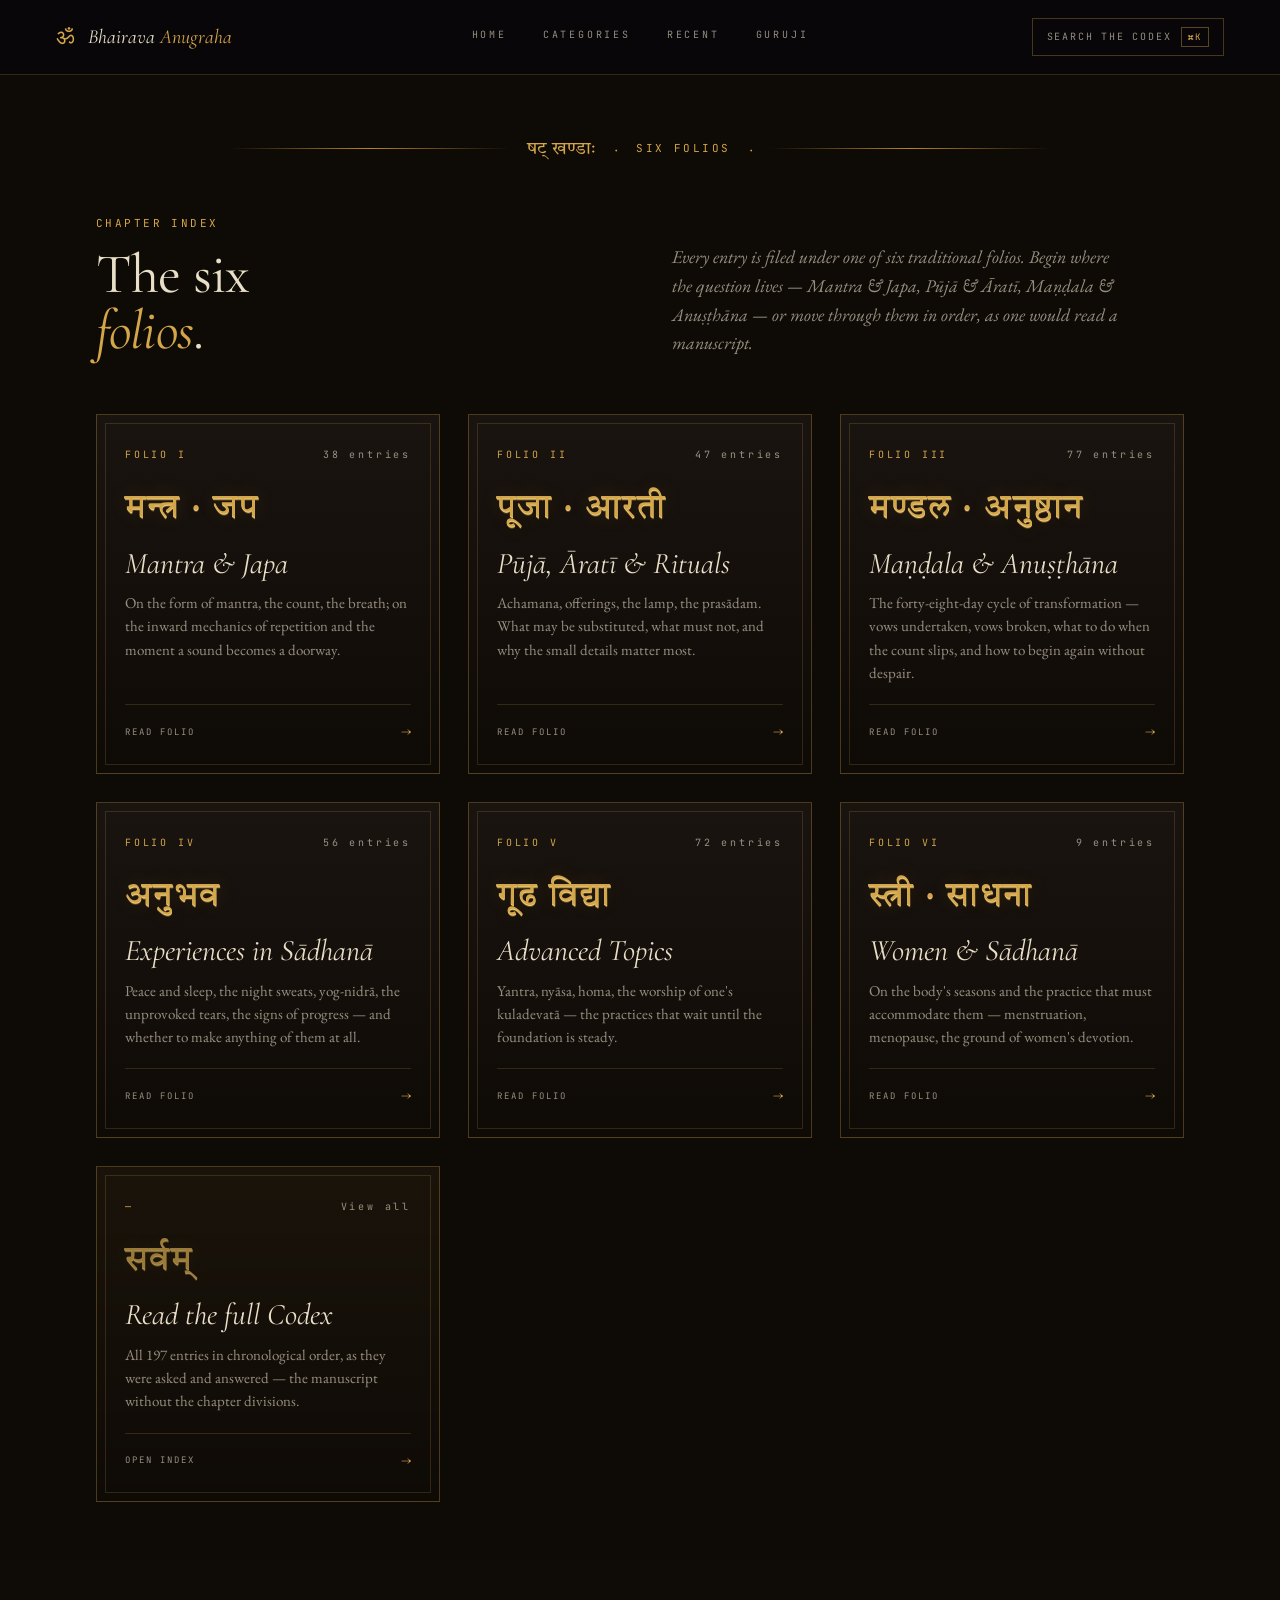
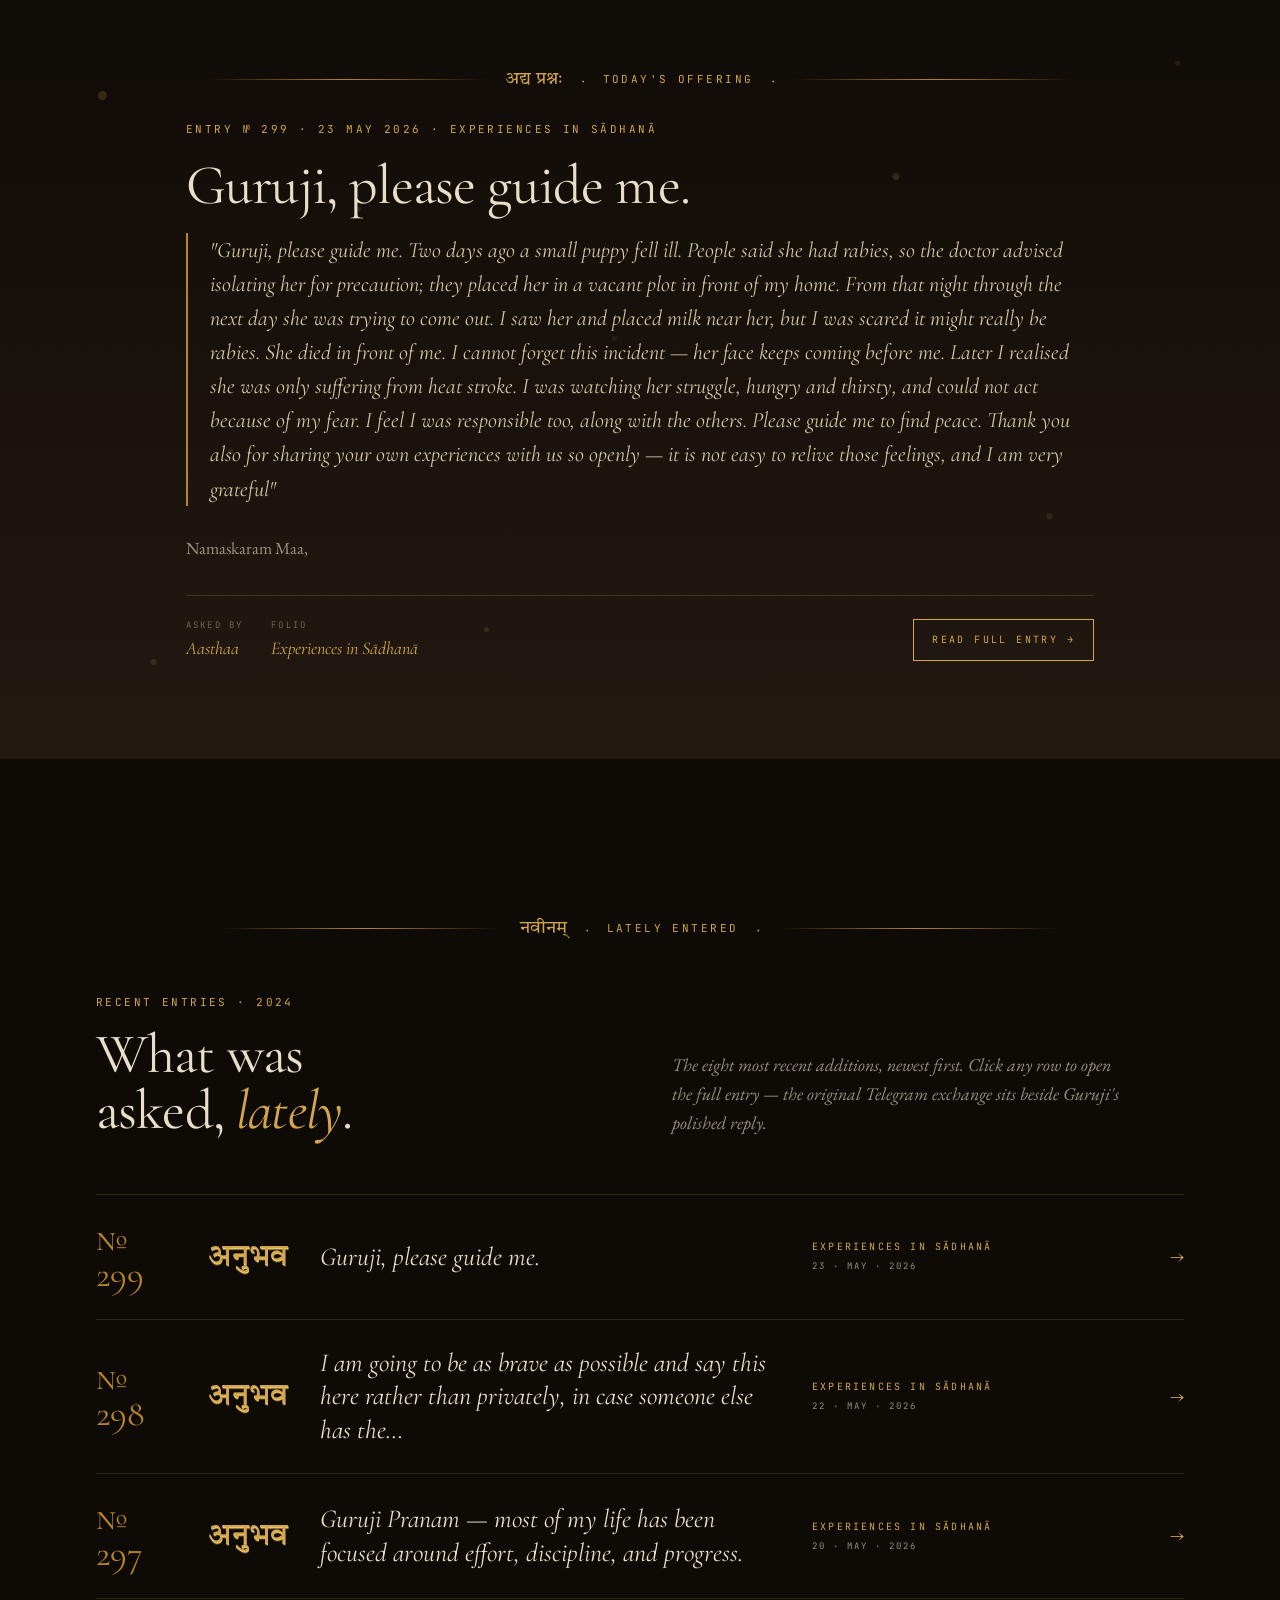
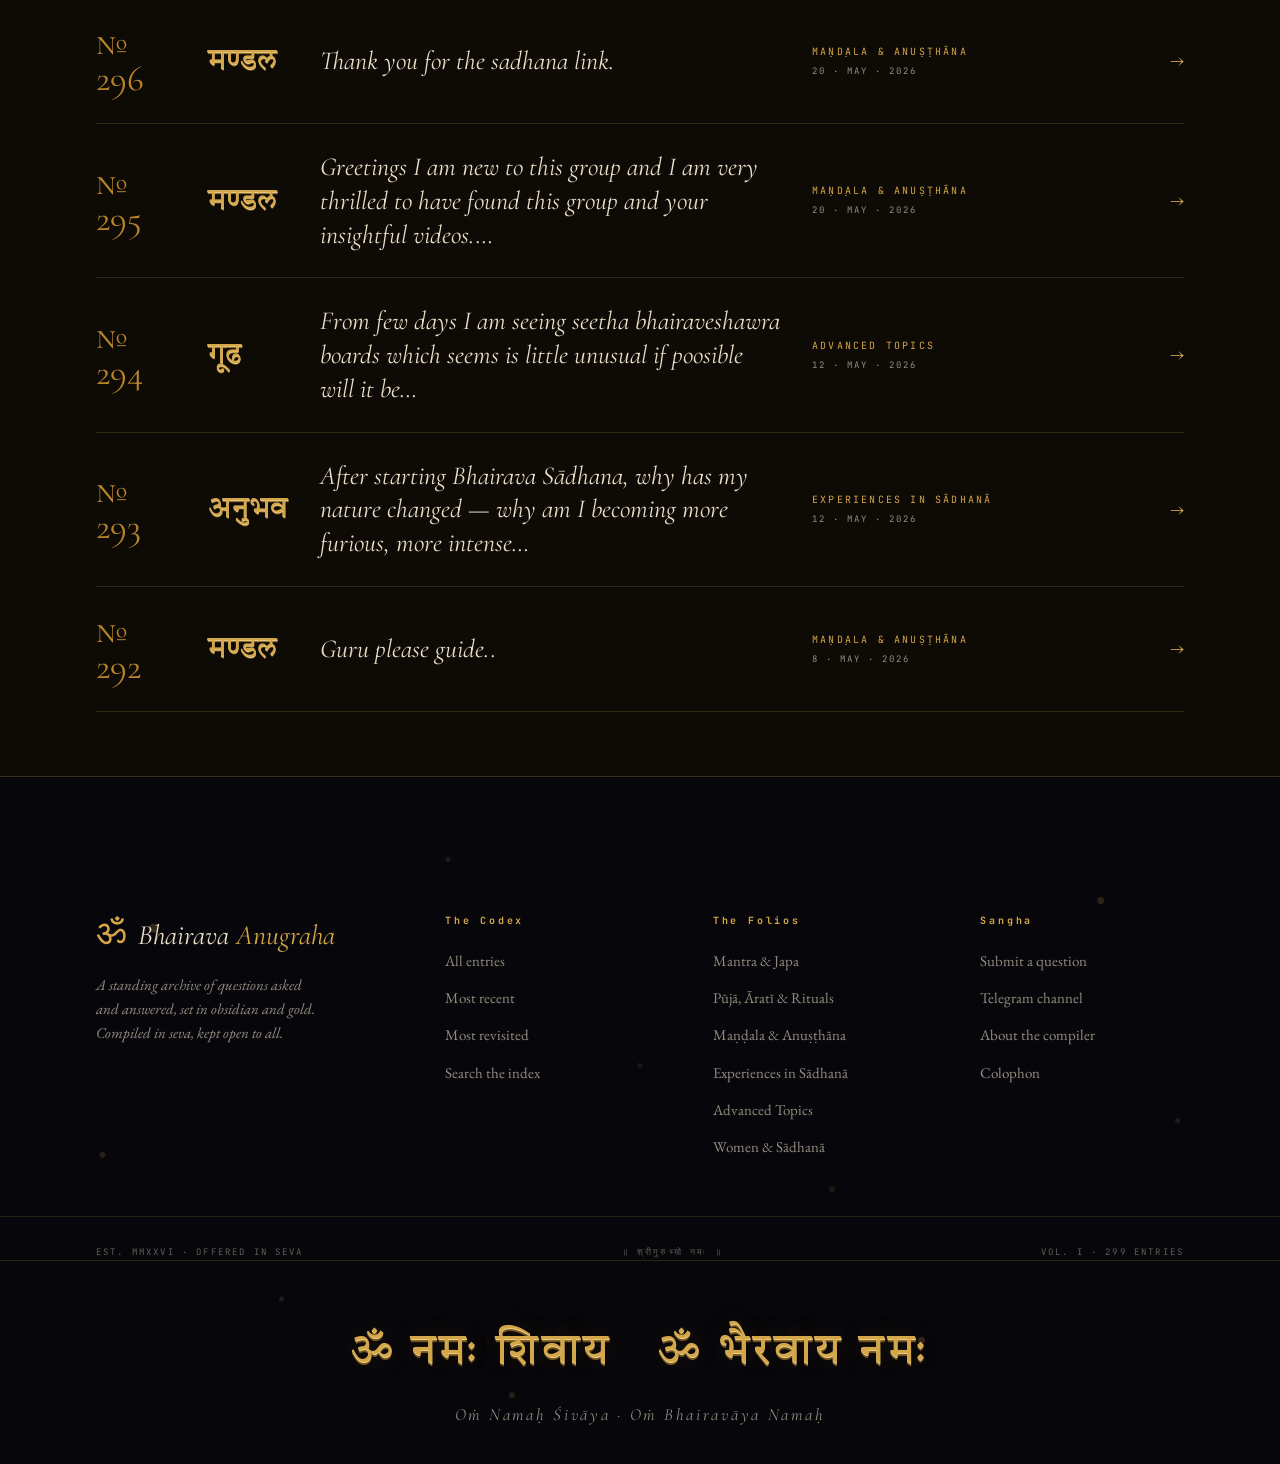
==== codex.html @ 6ac1c655 "Separate Q&A explorer into codex.html, update index.html to dedicated landing page with falling gold" ====
<!doctype html>
<html lang="en">
<head>
  <meta charset="utf-8" />
  <meta name="viewport" content="width=device-width, initial-scale=1" />
  <title>Bhairava Anugraha · Codex</title>
  <link rel="preconnect" href="https://fonts.googleapis.com" />
  <link rel="preconnect" href="https://fonts.gstatic.com" crossorigin />
  <link href="https://fonts.googleapis.com/css2?family=Cormorant+Garamond:ital,wght@0,400;0,500;0,600;0,700;1,400;1,500;1,600&family=EB+Garamond:ital,wght@0,400;0,500;0,600;1,400;1,500&family=Tiro+Devanagari+Sanskrit:ital@0;1&family=JetBrains+Mono:wght@400;500&display=swap" rel="stylesheet" />
  <link rel="stylesheet" href="index.css" />
</head>
<body>

  <!-- ==================== CHROME ==================== -->
  <header class="chrome">
    <div class="chrome-inner">
      <div class="left">
        <span class="om">ॐ</span>
        <span class="b">Bhairava <em>Anugraha</em></span>
      </div>
      <nav class="nav">
        <a href="index.html">Home</a>
        <a data-scroll=".categories" href="#categories">Categories</a>
        <a data-scroll=".recent" href="#recent">Recent</a>
        <a href="index.html#guruji">Guruji</a>
      </nav>
      <div class="right">
        <button class="search" type="button" id="chrome-search" aria-haspopup="dialog" aria-controls="palette">
          <span>Search the Codex</span>
          <span class="kbd">⌘K</span>
        </button>
      </div>
    </div>
  </header>
  <!-- ==================== CATEGORIES ==================== -->
  <section class="categories">
    <div class="divider-orn">
      <span class="rule"></span>
      <span class="skt-bit">षट्&nbsp;खण्डाः</span>
      <span class="glyph">·</span>
      <span class="mono" style="color: var(--gold);">SIX FOLIOS</span>
      <span class="glyph">·</span>
      <span class="rule"></span>
    </div>
    <div class="section-head">
      <div class="lhs">
        <div class="lab mono">CHAPTER INDEX</div>
        <h2>The six<br/><em>folios</em>.</h2>
      </div>
      <div class="rhs">
        Every entry is filed under one of six traditional folios. Begin where the question lives — Mantra &amp; Japa, Pūjā &amp; Āratī, Maṇḍala &amp; Anuṣṭhāna — or move through them in order, as one would read a manuscript.
      </div>
    </div>
    <div class="cat-grid">
      <a class="cat" data-folio="I" data-cat-key="mantra-japa">
        <div class="num"><span>FOLIO I</span><span class="count">28 entries</span></div>
        <div class="skt-mark">मन्त्र · जप</div>
        <h3>Mantra & Japa</h3>
        <div class="desc">On the form of mantra, the count, the breath; on the inward mechanics of repetition and the moment a sound becomes a doorway.</div>
        <div class="foot"><span>READ FOLIO</span><span class="arrow">→</span></div>
      </a>
      <a class="cat" data-folio="II" data-cat-key="puja-aarti">
        <div class="num"><span>FOLIO II</span><span class="count">31 entries</span></div>
        <div class="skt-mark">पूजा · आरती</div>
        <h3>Pūjā, Āratī & Rituals</h3>
        <div class="desc">Achamana, offerings, the lamp, the prasādam. What may be substituted, what must not, and why the small details matter most.</div>
        <div class="foot"><span>READ FOLIO</span><span class="arrow">→</span></div>
      </a>
      <a class="cat" data-folio="III" data-cat-key="mandala">
        <div class="num"><span>FOLIO III</span><span class="count">55 entries</span></div>
        <div class="skt-mark">मण्डल · अनुष्ठान</div>
        <h3>Maṇḍala & Anuṣṭhāna</h3>
        <div class="desc">The forty-eight-day cycle of transformation — vows undertaken, vows broken, what to do when the count slips, and how to begin again without despair.</div>
        <div class="foot"><span>READ FOLIO</span><span class="arrow">→</span></div>
      </a>
      <a class="cat" data-folio="IV" data-cat-key="experiences">
        <div class="num"><span>FOLIO IV</span><span class="count">33 entries</span></div>
        <div class="skt-mark">अनुभव</div>
        <h3>Experiences in Sādhanā</h3>
        <div class="desc">Peace and sleep, the night sweats, yog-nidrā, the unprovoked tears, the signs of progress — and whether to make anything of them at all.</div>
        <div class="foot"><span>READ FOLIO</span><span class="arrow">→</span></div>
      </a>
      <a class="cat" data-folio="V" data-cat-key="advanced">
        <div class="num"><span>FOLIO V</span><span class="count">43 entries</span></div>
        <div class="skt-mark">गूढ विद्या</div>
        <h3>Advanced Topics</h3>
        <div class="desc">Yantra, nyāsa, homa, the worship of one's kuladevatā — the practices that wait until the foundation is steady.</div>
        <div class="foot"><span>READ FOLIO</span><span class="arrow">→</span></div>
      </a>
      <a class="cat" data-folio="VI" data-cat-key="women">
        <div class="num"><span>FOLIO VI</span><span class="count">7 entries</span></div>
        <div class="skt-mark">स्त्री · साधना</div>
        <h3>Women & Sādhanā</h3>
        <div class="desc">On the body's seasons and the practice that must accommodate them — menstruation, menopause, the ground of women's devotion.</div>
        <div class="foot"><span>READ FOLIO</span><span class="arrow">→</span></div>
      </a>
      <a class="cat" data-folio="ALL" style="background: linear-gradient(180deg, rgba(212,166,74,0.06), var(--ink));">
        <div class="num"><span>—</span><span class="count">View all</span></div>
        <div class="skt-mark" style="opacity: 0.7;">सर्वम्</div>
        <h3>Read the <em>full Codex</em></h3>
        <div class="desc">All 197 entries in chronological order, as they were asked and answered — the manuscript without the chapter divisions.</div>
        <div class="foot"><span>OPEN INDEX</span><span class="arrow">→</span></div>
      </a>
    </div>
  </section>

  <!-- ==================== FEATURED / TODAY'S OFFERING ==================== -->
  <section class="featured">
    <div class="leaf-field dense"></div>
    <div class="grain"></div>
    <div class="divider-orn">
      <span class="rule"></span>
      <span class="skt-bit">अद्य&nbsp;प्रश्नः</span>
      <span class="glyph">·</span>
      <span class="mono" style="color: var(--gold);">TODAY'S OFFERING</span>
      <span class="glyph">·</span>
      <span class="rule"></span>
    </div>
    <div class="featured-inner" id="featured-inner"></div>
  </section>

  <!-- ==================== RECENT ==================== -->
  <section class="recent">
    <div class="divider-orn">
      <span class="rule"></span>
      <span class="skt-bit">नवीनम्</span>
      <span class="glyph">·</span>
      <span class="mono" style="color: var(--gold);">LATELY ENTERED</span>
      <span class="glyph">·</span>
      <span class="rule"></span>
    </div>
    <div class="section-head">
      <div class="lhs">
        <div class="lab mono">RECENT ENTRIES · 2024</div>
        <h2>What was<br/>asked, <em>lately</em>.</h2>
      </div>
      <div class="rhs">
        The eight most recent additions, newest first. Click any row to open the full entry — the original Telegram exchange sits beside Guruji's polished reply.
      </div>
    </div>
    <div class="recent-list" id="recent-list"></div>
  </section>
  <!-- ==================== FOLIO PAGE ==================== -->
  <section class="folio-page" id="folio-page">
    <div class="leaf-field"></div>
    <div class="grain"></div>
    <div class="folio-page-inner">
      <div class="folio-back">
        <a id="folio-back-link">← Return to the index</a>
      </div>
      <div class="divider-orn">
        <span class="rule"></span>
        <span class="skt-bit" id="folio-divider-skt"></span>
        <span class="glyph">·</span>
        <span class="mono" style="color: var(--gold);" id="folio-divider-label"></span>
        <span class="glyph">·</span>
        <span class="rule"></span>
      </div>
      <div class="folio-header">
        <div class="lab mono" id="folio-meta">FOLIO · ENTRIES</div>
        <div class="skt-mega" id="folio-skt"></div>
        <h1 id="folio-name"></h1>
        <p id="folio-desc"></p>
      </div>
      <div class="folio-entries" id="folio-entries"></div>
    </div>
  </section>

  <!-- ==================== FOOTER ==================== -->
  <footer>
    <div class="leaf-field"></div>
    <div class="grain"></div>
    <div class="foot-grid">
      <div>
        <div class="wordmark">
          <span class="om">ॐ</span>
          <span class="b">Bhairava <em>Anugraha</em></span>
        </div>
        <p class="blurb">A standing archive of questions asked and answered, set in obsidian and gold. Compiled in seva, kept open to all.</p>
      </div>
      <div>
        <h4>The Codex</h4>
        <ul>
          <li><a>All entries</a></li>
          <li><a>Most recent</a></li>
          <li><a>Most revisited</a></li>
          <li><a>Search the index</a></li>
        </ul>
      </div>
      <div>
        <h4>The Folios</h4>
        <ul>
          <li><a data-scroll=".categories">Mantra &amp; Japa</a></li>
          <li><a data-scroll=".categories">Pūjā, Āratī &amp; Rituals</a></li>
          <li><a data-scroll=".categories">Maṇḍala &amp; Anuṣṭhāna</a></li>
          <li><a data-scroll=".categories">Experiences in Sādhanā</a></li>
          <li><a data-scroll=".categories">Advanced Topics</a></li>
          <li><a data-scroll=".categories">Women &amp; Sādhanā</a></li>
        </ul>
      </div>
      <div>
        <h4>Sangha</h4>
        <ul>
          <li><a>Submit a question</a></li>
          <li><a>Telegram channel</a></li>
          <li><a>About the compiler</a></li>
          <li><a>Colophon</a></li>
        </ul>
      </div>
    </div>
    <div class="foot-base">
      <span>EST. MMXXVI · OFFERED IN SEVA</span>
      <span>॥ श्रीगुरुभ्यो नमः ॥</span>
      <span>VOL. I · 299 ENTRIES</span>
    </div>
    <div class="foot-mantra">
      <div class="skt-line">ॐ नमः शिवाय &nbsp; ॐ भैरवाय नमः</div>
      <div class="rom">Oṁ Namaḥ Śivāya · Oṁ Bhairavāya Namaḥ</div>
    </div>
  </footer>


  <!-- ==================== SEARCH PALETTE (⌘K) ==================== -->
  <div class="palette" id="palette" role="dialog" aria-modal="true" aria-label="Search the Codex">
    <div class="palette-card" role="document">
      <div class="palette-input-row">
        <span class="om" aria-hidden="true">ॐ</span>
        <input class="palette-input" id="palette-input" type="text"
               placeholder="Search the Codex — by question, folio, or mantra…"
               autocomplete="off" autocorrect="off" autocapitalize="off" spellcheck="false"
               aria-label="Search the Codex" />
        <span class="esc" aria-hidden="true">ESC</span>
      </div>
      <ul class="palette-results" id="palette-results" role="listbox" aria-label="Search results"></ul>
      <div class="palette-foot">
        <div class="keys" aria-hidden="true">
          <span class="k"><span class="key">↑↓</span><span>navigate</span></span>
          <span class="k"><span class="key">↵</span><span>open</span></span>
          <span class="k"><span class="key">esc</span><span>close</span></span>
        </div>
        <span id="palette-count">indexing…</span>
      </div>
    </div>
  </div>

  <!-- ==================== DETAIL OVERLAY ==================== -->
  <div class="overlay" id="overlay">
    <div class="overlay-card">
      <button class="overlay-close" id="overlay-close" aria-label="Close">×</button>
      <div class="breadcrumb">
        <span>BHAIRAVA ANUGRAHA</span>
        <span class="sep">/</span>
        <span>FOLIO I · MANTRA &amp; JAPA</span>
        <span class="sep">/</span>
        <span>ENTRY XLII</span>
      </div>
      <h1>On <em>missing</em> the count, <br/>and the absence of grief.</h1>
      <div class="meta-row">
        <span><span class="v">14 March 2024</span></span>
        <span style="margin-left:auto;">№ <span class="v">173</span></span>
      </div>
      <div class="layout">
        <aside class="original">
          <div class="head">
            <span>QUESTION</span>
          </div>
          <div class="body">
            <p><em>"Guruji, namaskāra. I sat for japa last night, the Baṭuka mantra, mālā in hand, and somewhere past sixty I lost the count. I was thinking about office, then about a friend who is unwell. When I returned to the breath I was already on the eighty-something bead but I am not sure."</em></p>
            <p><em>"Should I begin the round again from one, or carry on the count from where I think I was, or finish the mālā and add a few more for safety? I am sorry to ask such a small thing. — Vinod"</em></p>
          </div>
        </aside>
        <div class="answer">
          <p class="lead">Begin again, Vinod. But begin <em>without grief</em>.</p>
          <p>The count is a fence around the practice; it is not the practice itself. If the fence breaks, mend it — do not weep over the field. The bead exists to give the mind a small task, so that the larger one — the inward attention — has room to settle. When the count slips, the mind has not failed; it has merely shown you where its hinges are loose.</p>
          <p><em class="skt-inline">मन एव मन्त्रः, मन एव बन्धः, मन एव मोक्षः</em> — the mind itself is the mantra, the mind itself is the bondage, the mind itself is the liberation. A mind that turns to grief over a miscount has already broken count more thoroughly than any slip of the bead.</p>
          <div class="pull">
            "Sit again. Breathe once. Begin from one. The mantra is patient — it has waited longer than your lineage."
          </div>
          <p>Practical guidance: when the slip is small (as in your case, perhaps fifteen or twenty beads of inattention), complete the round and add an explicit <em>kṣamā-prārthanā</em> at its close — the short prayer of pardon — and proceed to the next round. When the slip is large, or when the mind has wandered for so long that the count has become guesswork, set the mālā aside, sit empty-handed for three breaths, and start a fresh round from the bead beside the meru.</p>
          <p>Do not add "a few more for safety." Quantity is not the path. The path is the <em>quality of presence</em> in whatever number is offered. Five beads said with the whole self are heavier than ten thousand said with half a mind.</p>
          <div class="signoff">
            <span>— Guruji</span>
            <span class="om-mark">ॐ</span>
          </div>
        </div>
      </div>
    </div>
  </div>

  <script src="index.js"></script>
</body>
</html>
---- index.css ----
:root {
  --void:    #07060a;
  --ink:     #0e0a06;
  --warm:    #1a1410;
  --warm-2:  #221911;
  --leather: #2a1f15;
  --gold:    #d4a64a;
  --gold-2:  #b8842a;
  --gold-3:  #f0d48a;
  --gold-deep: #8a5e1a;
  --crimson: #6a1010;
  --crimson-2: #4a0808;
  --paper:   #e9dfc8;
  --paper-2: #d6c9a3;
  --ink-mute: rgba(233,223,200,0.62);
  --ink-dim:  rgba(233,223,200,0.4);
  --ink-vague: rgba(233,223,200,0.18);

  --display: "Cormorant Garamond", Georgia, serif;
  --serif:   "EB Garamond", Georgia, serif;
  --skt:     "Tiro Devanagari Sanskrit", "Noto Serif Devanagari", serif;
  --mono:    "JetBrains Mono", ui-monospace, monospace;
}
* { box-sizing: border-box; }
html, body { margin:0; padding:0; }
body {
  background: var(--ink);
  color: var(--paper);
  font-family: var(--serif);
  font-size: 17px;
  line-height: 1.6;
  -webkit-font-smoothing: antialiased;
  overflow-x: hidden;
}
a { color: inherit; text-decoration: none; }
button { font: inherit; color: inherit; background: none; border: 0; cursor: pointer; }

/* --------- shared ornaments --------- */
.skt { font-family: var(--skt); font-weight: 400; }
.mono { font-family: var(--mono); letter-spacing: 0.22em; text-transform: uppercase; font-size: 11px; }
.display { font-family: var(--display); font-weight: 400; }

.gold { color: var(--gold); }
.gold-grad {
  background: linear-gradient(180deg, var(--gold-3) 0%, var(--gold) 50%, var(--gold-2) 100%);
  -webkit-background-clip: text; background-clip: text; color: transparent;
}
.emboss-skt {
  color: var(--gold);
  text-shadow:
    0 1px 0 var(--gold-3),
    0 2px 0 rgba(180,130,40,0.6),
    0 3px 1px rgba(0,0,0,0.5),
    0 0 28px rgba(212,166,74,0.22);
}

/* gold-flake field */
.leaf-field {
  position: absolute; inset: 0; pointer-events: none;
  background-image:
    radial-gradient(circle at 12% 22%, rgba(212,166,74,0.22) 0 4px, transparent 5px),
    radial-gradient(circle at 86% 18%, rgba(212,166,74,0.18) 0 3px, transparent 4px),
    radial-gradient(circle at 22% 76%, rgba(212,166,74,0.14) 0 2px, transparent 3px),
    radial-gradient(circle at 72% 82%, rgba(212,166,74,0.20) 0 3px, transparent 4px),
    radial-gradient(circle at 50% 42%, rgba(212,166,74,0.10) 0 2px, transparent 3px),
    radial-gradient(circle at 35% 12%, rgba(212,166,74,0.12) 0 2px, transparent 3px),
    radial-gradient(circle at 65% 60%, rgba(212,166,74,0.10) 0 2.5px, transparent 3.5px),
    radial-gradient(circle at 8% 55%, rgba(212,166,74,0.16) 0 2.5px, transparent 3.5px),
    radial-gradient(circle at 92% 50%, rgba(212,166,74,0.12) 0 2px, transparent 3px),
    radial-gradient(circle at 40% 90%, rgba(212,166,74,0.16) 0 2.5px, transparent 3.5px);
  mix-blend-mode: screen;
}
.leaf-field.dense {
  background-image:
    radial-gradient(circle at 8% 18%, rgba(212,166,74,0.18) 0 4px, transparent 5px),
    radial-gradient(circle at 28% 32%, rgba(212,166,74,0.12) 0 2px, transparent 3px),
    radial-gradient(circle at 18% 62%, rgba(212,166,74,0.10) 0 2.5px, transparent 3.5px),
    radial-gradient(circle at 48% 48%, rgba(212,166,74,0.08) 0 2px, transparent 3px),
    radial-gradient(circle at 70% 28%, rgba(212,166,74,0.16) 0 3px, transparent 4px),
    radial-gradient(circle at 82% 70%, rgba(212,166,74,0.12) 0 2.5px, transparent 3.5px),
    radial-gradient(circle at 38% 84%, rgba(212,166,74,0.14) 0 2px, transparent 3px),
    radial-gradient(circle at 92% 14%, rgba(212,166,74,0.10) 0 2px, transparent 3px),
    radial-gradient(circle at 56% 16%, rgba(212,166,74,0.08) 0 2px, transparent 3px),
    radial-gradient(circle at 12% 88%, rgba(212,166,74,0.14) 0 2.5px, transparent 3.5px);
}

.grain {
  position: absolute; inset: 0; pointer-events: none;
  background-image: radial-gradient(rgba(255,255,255,0.022) 0.6px, transparent 0.7px);
  background-size: 3px 3px; mix-blend-mode: overlay;
}

/* --------- chrome bar --------- */
.chrome {
  position: sticky; top: 0; z-index: 50;
  background: rgba(7,6,10,0.72);
  backdrop-filter: blur(14px);
  -webkit-backdrop-filter: blur(14px);
  border-bottom: 1px solid rgba(212,166,74,0.2);
}
.chrome-inner {
  max-width: 1440px; margin: 0 auto;
  padding: 18px 56px;
  display: grid; grid-template-columns: 1fr auto 1fr; align-items: center; gap: 48px;
}
.chrome .left { display: flex; align-items: center; gap: 14px; white-space: nowrap; min-width: 0; }
.chrome .left .om {
  font-family: var(--display); font-size: 22px; color: var(--gold);
  line-height: 1; padding: 4px 0;
}
.chrome .left .b {
  font-family: var(--display); font-style: italic; font-size: 20px; color: var(--paper);
  white-space: nowrap;
}
.chrome .left .b em { color: var(--gold); }
.chrome .nav {
  display: flex; gap: 36px; justify-content: center;
}
.chrome .nav a {
  font-family: var(--mono); font-size: 10px; letter-spacing: 0.28em;
  color: var(--ink-mute); text-transform: uppercase;
  padding-bottom: 4px;
  border-bottom: 1px solid transparent;
  transition: color 0.2s, border-color 0.2s;
  cursor: pointer;
}
.chrome .nav a:hover, .chrome .nav a.is-active { color: var(--gold); border-color: var(--gold); }
.chrome .right { display: flex; gap: 18px; align-items: center; justify-content: flex-end; }
.chrome .search {
  display: flex; align-items: center; gap: 10px;
  padding: 8px 14px;
  border: 1px solid rgba(212,166,74,0.3);
  color: var(--ink-mute);
  font-family: var(--mono); font-size: 10px; letter-spacing: 0.18em; text-transform: uppercase;
  cursor: pointer;
  transition: color 0.2s, border-color 0.2s;
}
.chrome .search:hover { border-color: var(--gold); color: var(--gold); }
.chrome .search .kbd {
  padding: 2px 6px; border: 1px solid rgba(212,166,74,0.4); color: var(--gold);
  font-size: 9px;
}

/* --------- HERO --------- */
.hero {
  position: relative;
  min-height: 760px;
  background: radial-gradient(circle at 50% 50%, var(--warm-2) 0%, var(--ink) 70%);
  overflow: hidden;
}
.hero-inner {
  max-width: 1440px; margin: 0 auto;
  padding: 96px 96px 120px;
  display: grid; grid-template-columns: 1.1fr 1fr;
  gap: 80px; align-items: center;
  position: relative; z-index: 2;
}
.hero-left .lab { color: var(--gold); margin-bottom: 28px; }
.hero-left .skt-row {
  display: flex; align-items: baseline; gap: 18px;
  margin-bottom: 12px;
}
.hero-left .skt-row::before, .hero-left .skt-row::after {
  content: "❖"; color: var(--gold-2); font-size: 12px;
}
.hero-left .skt-big {
  font-family: var(--skt); font-size: 60px; line-height: 1.35; letter-spacing: 0.04em;
  color: var(--gold);
  text-shadow: 0 1px 0 var(--gold-3), 0 2px 0 rgba(180,130,40,0.6), 0 0 32px rgba(212,166,74,0.25);
  margin: 0;
}
.hero-left .rom {
  font-family: var(--display); font-style: italic; font-size: 17px;
  color: var(--ink-mute); letter-spacing: 0.06em; margin: 18px 0 44px;
}
.hero-left h1 {
  font-family: var(--display); font-weight: 400;
  font-size: 92px; line-height: 0.94; letter-spacing: -0.02em;
  margin: 0 0 28px;
}
.hero-left h1 em { font-style: italic; }
.hero-left h1 .g { font-style: italic; background: linear-gradient(180deg, var(--gold-3), var(--gold), var(--gold-2)); -webkit-background-clip: text; background-clip: text; color: transparent; }
.hero-left .tag {
  font-family: var(--display); font-style: italic;
  font-size: 21px; line-height: 1.55; color: var(--ink-mute);
  max-width: 38ch; margin-bottom: 44px;
}
.hero-left .actions { display: flex; gap: 16px; align-items: center; flex-wrap: wrap; }
.hero-left .btn-primary {
  display: inline-flex; align-items: center; gap: 14px;
  padding: 16px 28px;
  background: linear-gradient(180deg, rgba(212,166,74,0.14), rgba(212,166,74,0.06));
  border: 1px solid var(--gold);
  color: var(--gold);
  font-family: var(--mono); font-size: 11px; letter-spacing: 0.24em;
  text-transform: uppercase;
  transition: background 0.25s;
}
.hero-left .btn-primary:hover { background: linear-gradient(180deg, rgba(212,166,74,0.24), rgba(212,166,74,0.10)); }
.hero-left .btn-primary .arrow { font-family: var(--display); font-size: 16px; letter-spacing: 0; }
.hero-left .btn-ghost {
  font-family: var(--mono); font-size: 11px; letter-spacing: 0.22em;
  color: var(--ink-mute); padding: 16px 14px;
}
.hero-left .btn-ghost:hover { color: var(--gold); }

/* hero right: framed cartouche with mantra */
.hero-right { display: flex; align-items: center; justify-content: center; position: relative; }
.cartouche {
  width: 380px; height: 540px;
  background: linear-gradient(180deg, var(--warm) 0%, var(--ink) 100%);
  border: 1px solid var(--gold-2);
  box-shadow: 0 0 0 6px rgba(0,0,0,0.55), 0 0 0 7px var(--gold-2),
              0 0 0 14px rgba(0,0,0,0.55),
              0 40px 80px rgba(0,0,0,0.7),
              inset 0 0 60px rgba(212,166,74,0.06);
  position: relative;
  display: flex; flex-direction: column; align-items: center;
  padding: 42px 28px;
}
.cartouche::before {
  content: ""; position: absolute; inset: 14px;
  border: 1px solid rgba(212,166,74,0.45); pointer-events: none;
}
.cartouche::after {
  content: ""; position: absolute; inset: 22px;
  border-top: 1px solid rgba(212,166,74,0.18);
  border-bottom: 1px solid rgba(212,166,74,0.18);
  pointer-events: none;
}
.cartouche .corner {
  position: absolute; width: 28px; height: 28px;
  border: 1px solid var(--gold);
}
.cartouche .corner.tl { top: 18px; left: 18px; border-right: 0; border-bottom: 0; }
.cartouche .corner.tr { top: 18px; right: 18px; border-left: 0; border-bottom: 0; }
.cartouche .corner.bl { bottom: 18px; left: 18px; border-right: 0; border-top: 0; }
.cartouche .corner.br { bottom: 18px; right: 18px; border-left: 0; border-top: 0; }
.cartouche .glyph-top {
  font-family: var(--display); font-style: italic; font-size: 16px; color: var(--gold);
  margin-bottom: 8px; letter-spacing: 0.02em;
}
.cartouche .small {
  font-family: var(--mono); font-size: 9px; letter-spacing: 0.32em; color: var(--gold-2);
  margin-bottom: 32px;
}
.cartouche .vskt {
  writing-mode: vertical-rl;
  font-family: var(--skt); font-size: 36px; letter-spacing: 0.08em; line-height: 1.5;
  color: var(--gold);
  text-shadow: 0 1px 0 var(--gold-3), 0 2px 0 rgba(180,130,40,0.6), 0 0 24px rgba(212,166,74,0.18);
  max-height: 360px;
  overflow: hidden;
  text-align: center;
}
.cartouche .ornament-lg {
  color: var(--gold); font-family: var(--display); font-size: 32px;
  margin-top: 18px;
}
.cartouche .foot {
  margin-top: 16px;
  font-family: var(--display); font-style: italic; font-size: 14px; color: var(--ink-mute);
}

/* hero stat strip */
.hero-stats {
  max-width: 1440px; margin: 0 auto;
  padding: 0 96px 64px;
  display: grid; grid-template-columns: repeat(4, 1fr);
  gap: 0;
  position: relative; z-index: 2;
}
.hero-stats > div {
  padding: 22px 24px;
  border-top: 1px solid rgba(212,166,74,0.2);
  border-right: 1px solid rgba(212,166,74,0.10);
  display: flex; flex-direction: column; gap: 4px;
}
.hero-stats > div:last-child { border-right: 0; }
.hero-stats .num { font-family: var(--display); font-size: 36px; color: var(--gold); line-height: 1; }
.hero-stats .lab { font-family: var(--mono); font-size: 9px; letter-spacing: 0.24em; color: var(--ink-mute); }

/* --------- DIVIDERS / SECTION HEADS --------- */
.divider-orn {
  display: flex; align-items: center; justify-content: center; gap: 18px;
  padding: 56px 0 24px;
  color: var(--gold-2);
}
.divider-orn .rule {
  flex: 0 1 280px; height: 1px;
  background: linear-gradient(90deg, transparent, var(--gold-2), transparent);
}
.divider-orn .glyph { font-family: var(--display); font-style: italic; font-size: 22px; color: var(--gold); }
.divider-orn .skt-bit { font-family: var(--skt); font-size: 18px; color: var(--gold); }

.section-head {
  max-width: 1440px; margin: 0 auto;
  padding: 24px 96px 56px;
  display: grid; grid-template-columns: 1fr 1fr;
  gap: 64px; align-items: end;
}
.section-head .lhs .lab { color: var(--gold); margin-bottom: 14px; }
.section-head .lhs h2 {
  font-family: var(--display); font-weight: 400;
  font-size: 56px; line-height: 1; letter-spacing: -0.015em; margin: 0;
}
.section-head .lhs h2 em { font-style: italic; color: var(--gold); }
.section-head .rhs {
  color: var(--ink-mute); font-style: italic; font-size: 18px;
  max-width: 50ch;
}

/* --------- CATEGORIES (folio cards) --------- */
.categories {
  position: relative;
  background: var(--ink);
  padding-bottom: 48px;
}
.cat-grid {
  max-width: 1440px; margin: 0 auto;
  padding: 0 96px;
  display: grid; grid-template-columns: repeat(3, 1fr);
  gap: 28px;
}
.cat {
  position: relative;
  background: linear-gradient(180deg, var(--warm) 0%, var(--ink) 100%);
  border: 1px solid rgba(212,166,74,0.3);
  padding: 32px 28px 28px;
  min-height: 320px;
  display: flex; flex-direction: column;
  transition: border-color 0.25s, transform 0.25s, box-shadow 0.25s;
  overflow: hidden;
  cursor: pointer;
}
.cat::before {
  content: ""; position: absolute; inset: 8px;
  border: 1px solid rgba(212,166,74,0.18); pointer-events: none;
}
.cat:hover {
  border-color: var(--gold); transform: translateY(-2px);
  box-shadow: 0 22px 40px rgba(0,0,0,0.45), inset 0 0 60px rgba(212,166,74,0.05);
}
.cat .num {
  font-family: var(--mono); font-size: 10px; letter-spacing: 0.28em; color: var(--gold);
  margin-bottom: 18px;
  display: flex; justify-content: space-between;
}
.cat .num .count { color: var(--ink-mute); }
.cat .skt-mark {
  font-family: var(--skt); font-size: 34px; color: var(--gold);
  text-shadow: 0 1px 0 var(--gold-3), 0 2px 0 rgba(180,130,40,0.5), 0 0 20px rgba(212,166,74,0.18);
  margin-bottom: 12px; letter-spacing: 0.04em;
}
.cat h3 {
  font-family: var(--display); font-weight: 400; font-style: italic;
  font-size: 30px; line-height: 1.05; margin: 0 0 12px; color: var(--paper);
}
.cat .desc { color: var(--ink-mute); font-size: 15px; line-height: 1.55; flex: 1; }
.cat .foot {
  margin-top: 20px;
  padding-top: 14px;
  border-top: 1px solid rgba(212,166,74,0.18);
  display: flex; justify-content: space-between; align-items: center;
  font-family: var(--mono); font-size: 9px; letter-spacing: 0.22em; color: var(--ink-mute);
}
.cat .foot .arrow { color: var(--gold); font-family: var(--display); font-size: 16px; letter-spacing: 0; }

/* --------- DAILY OFFERING (featured) --------- */
.featured {
  position: relative;
  background: linear-gradient(180deg, var(--ink) 0%, var(--warm-2) 100%);
  padding: 56px 0 96px;
  overflow: hidden;
}
.featured-inner {
  max-width: 1100px; margin: 0 auto;
  padding: 0 96px;
  position: relative; z-index: 2;
}
.feat-text .lab { color: var(--gold); margin-bottom: 18px; }
.feat-text h2 {
  font-family: var(--display); font-weight: 400;
  font-size: 56px; line-height: 1; letter-spacing: -0.015em;
  margin: 0 0 20px;
}
.feat-text h2 em { font-style: italic; color: var(--gold); }
.feat-text .qbody {
  font-family: var(--display); font-style: italic;
  font-size: 22px; line-height: 1.55; color: var(--paper-2);
  margin: 0 0 28px;
  padding-left: 22px;
  border-left: 2px solid var(--gold-2);
}
.feat-text .answer {
  font-size: 17px; line-height: 1.7; color: var(--ink-mute);
  margin: 0 0 32px; max-width: 60ch;
}
.feat-text .answer em { color: var(--paper); font-style: italic; }
.feat-text .meta-row {
  display: flex; gap: 28px; align-items: center; flex-wrap: wrap;
  padding-top: 22px;
  border-top: 1px solid rgba(212,166,74,0.2);
}
.feat-text .meta-row .item { display: flex; flex-direction: column; gap: 2px; }
.feat-text .meta-row .k { font-family: var(--mono); font-size: 9px; letter-spacing: 0.24em; color: var(--ink-dim); }
.feat-text .meta-row .v { font-family: var(--display); font-style: italic; font-size: 18px; color: var(--gold); }
.feat-text .read-more {
  margin-left: auto;
  font-family: var(--mono); font-size: 10px; letter-spacing: 0.24em; color: var(--gold);
  padding: 12px 18px; border: 1px solid var(--gold);
  transition: background 0.25s;
}
.feat-text .read-more:hover { background: rgba(212,166,74,0.12); }

/* --------- RECENT (numbered list) --------- */
.recent {
  position: relative;
  background: var(--ink);
  padding: 96px 0 64px;
}
.recent-list {
  max-width: 1440px; margin: 0 auto;
  padding: 0 96px;
  display: flex; flex-direction: column;
}
.row {
  display: grid;
  grid-template-columns: 80px 80px 1fr 240px 100px;
  gap: 32px; align-items: center;
  padding: 26px 0;
  border-top: 1px solid rgba(212,166,74,0.18);
  cursor: pointer;
  transition: background 0.2s, padding 0.2s;
}
.row:last-child { border-bottom: 1px solid rgba(212,166,74,0.18); }
.row:hover { background: rgba(212,166,74,0.04); padding-left: 12px; padding-right: 12px; }
.row .num { font-family: var(--display); font-size: 36px; color: var(--gold-2); line-height: 1; }
.row .skt {
  font-family: var(--skt); font-size: 30px; color: var(--gold);
  text-shadow: 0 1px 0 var(--gold-3), 0 2px 0 rgba(180,130,40,0.5);
}
.row .q {
  font-family: var(--display); font-style: italic; font-size: 26px; line-height: 1.3;
  color: var(--paper);
}
.row .meta { display: flex; flex-direction: column; gap: 4px; }
.row .meta .meta-cat { font-family: var(--mono); font-size: 10px; letter-spacing: 0.22em; color: var(--gold); }
.row .meta .date { font-family: var(--mono); font-size: 9px; letter-spacing: 0.22em; color: var(--ink-mute); }
.row .arr { text-align: right; color: var(--gold); font-family: var(--display); font-size: 22px; }


/* --------- ABOUT --------- */
.about {
  position: relative;
  background: var(--ink);
  padding: 120px 0;
}
.about-inner {
  max-width: 1440px; margin: 0 auto;
  padding: 0 96px;
  display: grid; grid-template-columns: 1fr 1.2fr;
  gap: 96px; align-items: center;
}
.portrait {
  position: relative;
  width: 100%; aspect-ratio: 3/4;
  background: linear-gradient(180deg, var(--warm) 0%, var(--ink) 100%);
  border: 1px solid var(--gold-2);
  box-shadow: 0 0 0 5px rgba(0,0,0,0.5), 0 0 0 6px var(--gold-2),
              0 30px 60px rgba(0,0,0,0.6);
  display: flex; align-items: center; justify-content: center;
  overflow: hidden;
}
.portrait::before {
  content: ""; position: absolute; inset: 14px;
  border: 1px solid rgba(212,166,74,0.4); pointer-events: none;
}
.portrait .placeholder {
  text-align: center; color: var(--gold); padding: 40px;
}
.portrait .placeholder .skt-mega {
  font-family: var(--skt); font-size: 120px; line-height: 1; color: var(--gold);
  text-shadow: 0 2px 0 var(--gold-3), 0 4px 0 rgba(180,130,40,0.6), 0 0 50px rgba(212,166,74,0.3);
}
.portrait .placeholder .lab {
  font-family: var(--mono); font-size: 9px; letter-spacing: 0.32em;
  color: var(--ink-dim); margin-top: 18px;
}
.portrait .corner-orn {
  position: absolute; font-family: var(--display); font-style: italic;
  color: var(--gold-2); font-size: 18px;
}
.portrait .corner-orn.tl { top: 22px; left: 22px; }
.portrait .corner-orn.tr { top: 22px; right: 22px; }
.portrait .corner-orn.bl { bottom: 22px; left: 22px; }
.portrait .corner-orn.br { bottom: 22px; right: 22px; }

.about-text .lab { color: var(--gold); margin-bottom: 22px; }
.about-text h2 {
  font-family: var(--display); font-weight: 400;
  font-size: 64px; line-height: 1; letter-spacing: -0.015em;
  margin: 0 0 28px;
}
.about-text h2 em { font-style: italic; color: var(--gold); }
.about-text p {
  font-size: 18px; line-height: 1.7; color: var(--ink-mute);
  max-width: 60ch;
  margin: 0 0 18px;
}
.about-text p .skt-inline {
  font-family: var(--skt); color: var(--gold); font-size: 18px;
}
.about-text p em { font-style: italic; color: var(--paper); }
.about-text .pull {
  margin: 32px 0;
  padding: 20px 28px;
  border-left: 2px solid var(--gold-2);
  font-family: var(--display); font-style: italic;
  font-size: 24px; line-height: 1.4; color: var(--paper);
}
.about-text .sign {
  margin-top: 32px;
  display: flex; gap: 14px; align-items: center;
  font-family: var(--display); font-style: italic; font-size: 18px;
  color: var(--gold);
}
.about-text .sign .om-mark { font-size: 28px; color: var(--gold); }

/* --------- FOOTER --------- */
footer {
  position: relative;
  background: var(--void);
  border-top: 1px solid rgba(212,166,74,0.25);
  padding: 80px 0 36px;
}
.foot-mantra {
  text-align: center;
  padding: 56px 96px 0;
  border-top: 1px solid rgba(212,166,74,0.18);
  max-width: 1440px; margin: 0 auto;
}
.foot-mantra .skt-line {
  font-family: var(--skt); font-size: 44px; color: var(--gold); letter-spacing: 0.08em;
  text-shadow: 0 1px 0 var(--gold-3), 0 3px 0 rgba(180,130,40,0.6), 0 0 28px rgba(212,166,74,0.18);
  margin-bottom: 14px;
}
.foot-mantra .rom { font-family: var(--display); font-style: italic; font-size: 17px; color: var(--ink-mute); letter-spacing: 0.16em; }

.foot-grid {
  max-width: 1440px; margin: 0 auto;
  padding: 56px 96px;
  display: grid; grid-template-columns: 1.4fr 1fr 1fr 1fr;
  gap: 64px;
}
.foot-grid h4 {
  font-family: var(--mono); font-size: 10px; letter-spacing: 0.28em; color: var(--gold);
  margin: 0 0 18px;
}
.foot-grid ul { list-style: none; padding: 0; margin: 0; display: flex; flex-direction: column; gap: 10px; }
.foot-grid a { color: var(--ink-mute); font-size: 15px; cursor: pointer; }
.foot-grid a:hover { color: var(--gold); }
.foot-grid .wordmark {
  display: flex; align-items: baseline; gap: 12px;
  margin-bottom: 14px;
}
.foot-grid .wordmark .om { font-family: var(--display); font-size: 36px; color: var(--gold); line-height: 0.8; }
.foot-grid .wordmark .b { font-family: var(--display); font-style: italic; font-size: 28px; color: var(--paper); }
.foot-grid .wordmark .b em { color: var(--gold); }
.foot-grid .blurb { color: var(--ink-mute); font-style: italic; font-size: 15px; max-width: 32ch; }

.foot-base {
  max-width: 1440px; margin: 0 auto;
  padding: 28px 96px 0;
  border-top: 1px solid rgba(212,166,74,0.15);
  display: flex; justify-content: space-between; align-items: center;
  font-family: var(--mono); font-size: 9px; letter-spacing: 0.24em; color: var(--ink-dim);
  flex-wrap: wrap; gap: 12px;
}

/* --------- DETAIL OVERLAY --------- */
.overlay {
  position: fixed; inset: 0; z-index: 100;
  background: rgba(7,6,10,0.85);
  backdrop-filter: blur(10px);
  -webkit-backdrop-filter: blur(10px);
  display: none;
  align-items: stretch; justify-content: center;
  padding: 48px 64px;
  overflow-y: auto;
}
.overlay.is-open { display: flex; }
.overlay-card {
  width: 100%; max-width: 1100px;
  background: linear-gradient(180deg, var(--warm) 0%, var(--ink) 100%);
  border: 1px solid var(--gold-2);
  box-shadow: 0 0 0 4px rgba(0,0,0,0.5), 0 0 0 5px var(--gold-2),
              0 50px 100px rgba(0,0,0,0.7);
  padding: 64px 80px 80px;
  position: relative;
  margin: auto;
}
.overlay-card::before {
  content: ""; position: absolute; inset: 16px;
  border: 1px solid rgba(212,166,74,0.3); pointer-events: none;
}
.overlay-close {
  position: absolute; top: 28px; right: 28px;
  width: 36px; height: 36px;
  border: 1px solid var(--gold);
  color: var(--gold);
  display: flex; align-items: center; justify-content: center;
  font-family: var(--display); font-size: 18px;
  z-index: 2;
}
.overlay-close:hover { background: rgba(212,166,74,0.12); }
.overlay .breadcrumb {
  font-family: var(--mono); font-size: 10px; letter-spacing: 0.26em; color: var(--gold);
  margin-bottom: 28px;
  display: flex; gap: 14px; align-items: center; flex-wrap: wrap;
}
.overlay .breadcrumb .sep { color: var(--gold-2); }
.overlay h1 {
  font-family: var(--display); font-weight: 400;
  font-size: 52px; line-height: 1.05; letter-spacing: -0.01em;
  margin: 0 0 28px;
}
.overlay h1 em { font-style: italic; color: var(--gold); }
.overlay .meta-row {
  display: flex; gap: 32px; padding: 18px 0;
  border-top: 1px solid rgba(212,166,74,0.2);
  border-bottom: 1px solid rgba(212,166,74,0.2);
  margin-bottom: 36px;
  font-family: var(--mono); font-size: 10px; letter-spacing: 0.22em;
  color: var(--ink-mute);
  flex-wrap: wrap;
}
.overlay .meta-row .v { color: var(--gold); }

.overlay .layout {
  display: grid; grid-template-columns: 1fr 1.6fr;
  gap: 56px;
}
.overlay .original {
  background: var(--void);
  border: 1px solid rgba(212,166,74,0.2);
  padding: 24px;
  align-self: start;
}
.overlay .original .head {
  display: flex; justify-content: space-between; align-items: center;
  margin-bottom: 16px;
  font-family: var(--mono); font-size: 9px; letter-spacing: 0.24em; color: var(--ink-mute);
}
.overlay .original .head .gold { color: var(--gold); }
.overlay .original .body {
  font-family: var(--display);
  font-size: 26px; line-height: 1.4; color: var(--paper-2);
  font-style: italic;
}
.overlay .original .body em { font-style: normal; color: var(--paper); }
.overlay .answer .lead {
  font-family: var(--display); font-style: italic;
  font-size: 24px; line-height: 1.5; color: var(--paper);
  margin: 0 0 24px;
}
.overlay .answer ul {
  list-style: none; padding: 0; margin: 0 0 18px;
}
.overlay .answer li {
  position: relative;
  font-size: 17px; line-height: 1.75; color: var(--ink-mute);
  padding-left: 22px;
  margin: 0 0 10px;
}
.overlay .answer li::before {
  content: "◇";
  position: absolute; left: 0; top: 0;
  color: var(--gold-2); font-family: var(--display);
  font-size: 16px; line-height: 1.6;
}
.overlay .answer li strong { color: var(--paper); font-weight: 600; }
.overlay .answer li em { color: var(--gold); font-style: italic; }
.overlay .answer strong { color: var(--paper); font-weight: 600; }
.overlay .answer em { color: var(--gold); font-style: italic; }
.overlay .answer p {
  font-size: 17px; line-height: 1.75; color: var(--ink-mute);
  margin: 0 0 18px;
}
.overlay .answer p em { color: var(--paper); font-style: italic; }
.overlay .answer .skt-inline {
  font-family: var(--skt); color: var(--gold); font-size: 17px;
}
.overlay .answer .pull {
  margin: 28px 0;
  padding: 22px 28px;
  border-left: 2px solid var(--gold-2);
  font-family: var(--display); font-style: italic;
  font-size: 22px; line-height: 1.45; color: var(--paper);
}
.overlay .answer .signoff {
  margin-top: 36px;
  padding-top: 22px;
  border-top: 1px solid rgba(212,166,74,0.2);
  display: flex; justify-content: space-between; align-items: center;
  font-family: var(--display); font-style: italic; color: var(--gold);
  font-size: 18px;
}
.overlay .answer .signoff .om-mark { font-size: 28px; }

/* --------- SEARCH PALETTE --------- */
.palette {
  position: fixed; inset: 0; z-index: 110;
  background: rgba(7,6,10,0.85);
  backdrop-filter: blur(10px);
  -webkit-backdrop-filter: blur(10px);
  display: none;
  align-items: flex-start; justify-content: center;
  padding: 96px 24px 48px;
  overflow-y: auto;
}
.palette.is-open { display: flex; }
.palette-card {
  width: 100%; max-width: 720px;
  background: linear-gradient(180deg, var(--warm) 0%, var(--ink) 100%);
  border: 1px solid var(--gold-2);
  box-shadow: 0 0 0 4px rgba(0,0,0,0.5), 0 0 0 5px var(--gold-2),
              0 50px 100px rgba(0,0,0,0.7);
  position: relative;
  display: flex; flex-direction: column;
  max-height: 70vh;
}
.palette-card::before {
  content: ""; position: absolute; inset: 10px;
  border: 1px solid rgba(212,166,74,0.3); pointer-events: none;
}
.palette-input-row {
  display: flex; align-items: center; gap: 16px;
  padding: 22px 28px 18px;
  border-bottom: 1px solid rgba(212,166,74,0.2);
  position: relative; z-index: 1;
}
.palette-input-row .om {
  font-family: var(--display); color: var(--gold); font-size: 24px; line-height: 1;
}
.palette-input {
  flex: 1; min-width: 0;
  background: transparent;
  border: 0; outline: 0; padding: 0;
  color: var(--paper);
  font-family: var(--display); font-style: italic; font-size: 22px; line-height: 1.2;
}
.palette-input::placeholder { color: var(--ink-dim); font-style: italic; }
.palette-input-row .esc {
  font-family: var(--mono); font-size: 9px; letter-spacing: 0.24em;
  color: var(--gold-2); padding: 4px 8px;
  border: 1px solid rgba(212,166,74,0.4);
}
.palette-results {
  list-style: none; padding: 10px 0; margin: 0;
  overflow-y: auto;
  position: relative; z-index: 1;
}
.palette-result {
  display: grid;
  grid-template-columns: 76px 56px 1fr auto;
  gap: 18px; align-items: center;
  padding: 12px 28px;
  border-left: 2px solid transparent;
  cursor: pointer;
  transition: background 0.15s, border-color 0.15s;
}
.palette-result:hover, .palette-result.is-active {
  background: rgba(212,166,74,0.07);
  border-left-color: var(--gold);
}
.palette-result .kind {
  font-family: var(--mono); font-size: 9px; letter-spacing: 0.22em;
  color: var(--gold-2); text-transform: uppercase;
}
.palette-result .skt {
  font-family: var(--skt); font-size: 22px; color: var(--gold);
  text-shadow: 0 1px 0 var(--gold-3), 0 2px 0 rgba(180,130,40,0.5);
  white-space: nowrap; overflow: hidden; text-overflow: ellipsis;
}
.palette-result .title {
  font-family: var(--display); font-style: italic; font-size: 17px;
  color: var(--paper); line-height: 1.3;
  overflow: hidden; text-overflow: ellipsis; display: -webkit-box;
  -webkit-line-clamp: 2; -webkit-box-orient: vertical;
}
.palette-result .title em { color: var(--gold); font-style: italic; }
.palette-result .meta {
  font-family: var(--mono); font-size: 9px; letter-spacing: 0.2em;
  color: var(--ink-mute); text-align: right;
  max-width: 22ch; white-space: nowrap; overflow: hidden; text-overflow: ellipsis;
}
.palette-empty {
  padding: 36px 28px; text-align: center;
  color: var(--ink-mute); font-style: italic; font-size: 16px;
}
.palette-empty .skt-empty {
  font-family: var(--skt); font-size: 28px; color: var(--gold-2);
  display: block; margin-bottom: 12px;
}
.palette-foot {
  padding: 12px 28px;
  border-top: 1px solid rgba(212,166,74,0.18);
  display: flex; justify-content: space-between; align-items: center;
  font-family: var(--mono); font-size: 9px; letter-spacing: 0.22em;
  color: var(--ink-mute);
  position: relative; z-index: 1;
  gap: 12px; flex-wrap: wrap;
}
.palette-foot .keys { display: flex; gap: 16px; flex-wrap: wrap; }
.palette-foot .keys .k { display: inline-flex; align-items: center; gap: 6px; }
.palette-foot .keys .k .key {
  padding: 2px 6px; border: 1px solid rgba(212,166,74,0.3);
  color: var(--gold-2); font-size: 9px;
}

/* gold pulse used to highlight a jumped-to element */
@keyframes lacquer-pulse {
  0%   { box-shadow: 0 0 0 0 rgba(212,166,74,0.0); }
  30%  { box-shadow: 0 0 0 3px rgba(212,166,74,0.65), 0 0 36px rgba(212,166,74,0.35); }
  100% { box-shadow: 0 0 0 0 rgba(212,166,74,0.0); }
}
.lacquer-pulse { animation: lacquer-pulse 1.6s ease-out; }

/* row highlight when filtering by folio */
.row.is-highlight {
  background: rgba(212,166,74,0.10);
  border-left: 3px solid var(--gold);
  padding-left: 12px;
}
.row.is-dim { opacity: 0.35; }


/* --------- FOLIO PAGE (full takeover when a category is opened) --------- */
.folio-page {
  position: relative;
  background: var(--ink);
  padding: 64px 0 96px;
  min-height: 100vh;
}
.folio-page[hidden] { display: none; }
.folio-page-inner {
  max-width: 1100px; margin: 0 auto;
  padding: 0 96px;
  position: relative; z-index: 2;
}
.folio-back {
  margin-bottom: 32px;
  display: flex; align-items: center; gap: 14px;
}
.folio-back a {
  font-family: var(--mono); font-size: 10px; letter-spacing: 0.24em;
  color: var(--ink-mute); text-transform: uppercase;
  border-bottom: 1px solid transparent; padding-bottom: 4px;
  cursor: pointer;
  transition: color 0.2s, border-color 0.2s;
}
.folio-back a:hover { color: var(--gold); border-color: var(--gold); }
.folio-back .arr {
  font-family: var(--display); color: var(--gold); font-size: 16px;
}
.folio-header {
  text-align: center;
  padding: 24px 0 56px;
  border-bottom: 1px solid rgba(212,166,74,0.18);
  margin-bottom: 56px;
}
.folio-header .lab {
  color: var(--gold); margin-bottom: 24px;
}
.folio-header .skt-mega {
  font-family: var(--skt); font-size: 64px; letter-spacing: 0.06em;
  color: var(--gold); line-height: 1.2;
  text-shadow: 0 1px 0 var(--gold-3), 0 2px 0 rgba(180,130,40,0.6), 0 0 36px rgba(212,166,74,0.22);
  margin: 0 0 18px;
}
.folio-header h1 {
  font-family: var(--display); font-weight: 400; font-style: italic;
  font-size: 64px; line-height: 1; letter-spacing: -0.015em;
  margin: 0 0 24px; color: var(--paper);
}
.folio-header p {
  font-family: var(--display); font-style: italic;
  font-size: 19px; line-height: 1.55; color: var(--ink-mute);
  max-width: 56ch; margin: 0 auto;
}
.folio-entries {
  list-style: none; padding: 0; margin: 0;
  display: flex; flex-direction: column;
}
/* The folio entry rows reuse the existing .row styling. */
.folio-entries .row {
  grid-template-columns: 80px 80px 1fr 220px 60px;
}

/* When a folio page is active, hide all homepage sections. */
body.is-folio-view .hero,
body.is-folio-view .categories,
body.is-folio-view .featured,
body.is-folio-view .recent,
body.is-folio-view .about { display: none; }
body:not(.is-folio-view) .folio-page { display: none; }

@media (max-width: 1100px) {
  .chrome-inner { padding: 16px 28px; gap: 24px; }
  .chrome .nav { gap: 22px; }
  .hero-inner, .featured-inner, .about-inner, .overlay .layout { grid-template-columns: 1fr; }
  .hero-inner { padding: 64px 40px 80px; gap: 48px; }
  .hero-left h1 { font-size: 64px; }
  .hero-left .skt-big { font-size: 44px; }
  .hero-stats { padding: 0 40px 48px; grid-template-columns: repeat(2, 1fr); }
  .hero-stats > div:nth-child(2) { border-right: 0; }
  .cat-grid { grid-template-columns: 1fr 1fr; padding: 0 40px; }
  .featured-inner, .about-inner, .recent-list, .section-head { padding-left: 40px; padding-right: 40px; }
  .row { grid-template-columns: 60px 60px 1fr 60px; }
  .row .meta { display: none; }
  .foot-grid { grid-template-columns: 1fr 1fr; padding: 56px 40px; gap: 40px; }
  .foot-mantra, .foot-base { padding-left: 40px; padding-right: 40px; }
  .folio-page-inner { padding: 0 40px; }
  .folio-header h1 { font-size: 44px; }
  .folio-header .skt-mega { font-size: 48px; }
  .folio-entries .row { grid-template-columns: 60px 60px 1fr 60px; }
  .folio-entries .row .meta { display: none; }
  .overlay { padding: 24px; }
  .overlay-card { padding: 48px 32px 56px; }
  .overlay h1 { font-size: 40px; }
}
@media (max-width: 700px) {
  /* --- Chrome --- */
  .chrome-inner { padding: 12px 16px; gap: 16px; }
  .chrome .left .om { font-size: 18px; }
  .chrome .left .b { font-size: 16px; }
  .chrome .nav { display: none; }
  .chrome-inner { grid-template-columns: 1fr auto; }
  .chrome .search { padding: 8px 12px; }
  .chrome .search span:not(.kbd) { display: none; }
  .chrome .search .kbd { display: none; }
  .chrome .search::before {
    content: "⌕"; font-family: var(--display); color: var(--gold);
    font-size: 16px; line-height: 1;
  }

  /* --- Hero --- */
  .hero { min-height: auto; }
  .hero-inner { padding: 48px 20px 64px; gap: 32px; }
  .hero-left .lab { font-size: 9px; margin-bottom: 18px; }
  .hero-left .skt-big { font-size: 32px; line-height: 1.25; }
  .hero-left .rom { font-size: 14px; margin: 12px 0 28px; }
  .hero-left h1 { font-size: 44px; margin: 0 0 20px; }
  .hero-left .tag { font-size: 17px; line-height: 1.5; margin-bottom: 28px; }
  .hero-left .actions { flex-direction: column; align-items: stretch; gap: 12px; }
  .hero-left .btn-primary { padding: 14px 20px; font-size: 10px; justify-content: center; }
  .hero-left .btn-ghost { padding: 10px 6px; font-size: 10px; text-align: center; }
  .hero-stats { padding: 0 20px 36px; grid-template-columns: repeat(2, 1fr); }
  .hero-stats > div { padding: 16px 12px; }
  .hero-stats > div:nth-child(2) { border-right: 0; }
  .hero-stats .num { font-size: 28px; }

  /* --- Section heads --- */
  .section-head { grid-template-columns: 1fr; padding: 16px 20px 32px; gap: 20px; }
  .section-head .lhs h2 { font-size: 36px; line-height: 1.05; }
  .section-head .rhs { font-size: 16px; }
  .divider-orn { padding: 32px 16px 12px; gap: 12px; }
  .divider-orn .rule { flex: 1; }
  .divider-orn .skt-bit { font-size: 14px; }

  /* --- Categories --- */
  .cat-grid { grid-template-columns: 1fr; padding: 0 20px; gap: 18px; }
  .cat { min-height: auto; padding: 24px 20px 22px; }
  .cat .num { margin-bottom: 14px; }
  .cat .skt-mark { font-size: 26px; margin-bottom: 10px; }
  .cat h3 { font-size: 24px; }
  .cat .desc { font-size: 14px; }

  /* --- Featured --- */
  .featured { padding: 32px 0 64px; }
  .featured-inner { padding: 0 20px; max-width: none; }
  .feat-text h2 { font-size: 36px; margin: 0 0 16px; }
  .feat-text .qbody { font-size: 18px; padding-left: 16px; margin: 0 0 24px; }
  .feat-text .answer { font-size: 16px; }
  .feat-text .meta-row { gap: 14px; flex-direction: column; align-items: flex-start; }
  .feat-text .read-more { margin-left: 0; }

  /* --- Recent --- */
  .recent { padding: 64px 0 24px; }
  .recent-list { padding: 0 20px; }
  .row { grid-template-columns: 50px 1fr 28px; gap: 14px; padding: 18px 0; }
  .row:hover { padding-left: 0; padding-right: 0; }
  .row .skt { display: none; }
  .row .meta { display: none; }
  .row .num { font-size: 22px; }
  .row .q { font-size: 18px; line-height: 1.4; }
  .row .arr { font-size: 18px; }

  /* --- About --- */
  .about { padding: 56px 0; }
  .about-inner { grid-template-columns: 1fr; padding: 0 20px; gap: 36px; }
  .portrait { max-width: 280px; margin: 0 auto; }
  .portrait .placeholder .skt-mega { font-size: 80px; }
  .about-text h2 { font-size: 36px; }
  .about-text p { font-size: 16px; }
  .about-text .pull { font-size: 20px; padding: 16px 20px; }

  /* --- Footer --- */
  .foot-grid { grid-template-columns: 1fr; padding: 40px 20px; gap: 28px; }
  .foot-grid .wordmark .om { font-size: 28px; }
  .foot-grid .wordmark .b { font-size: 22px; }
  .foot-base { padding: 20px 20px 0; flex-direction: column; gap: 10px; text-align: center; }
  .foot-mantra { padding: 32px 20px 0; }
  .foot-mantra .skt-line { font-size: 28px; line-height: 1.3; }
  .foot-mantra .rom { font-size: 14px; letter-spacing: 0.12em; }

  /* --- Folio page --- */
  .folio-page { padding: 32px 0 56px; }
  .folio-page-inner { padding: 0 20px; }
  .folio-back { margin-bottom: 24px; }
  .folio-header { padding: 8px 0 28px; margin-bottom: 28px; }
  .folio-header .lab { margin-bottom: 18px; }
  .folio-header .skt-mega { font-size: 36px; }
  .folio-header h1 { font-size: 32px; margin: 0 0 18px; }
  .folio-header p { font-size: 16px; }
  .folio-entries .row { grid-template-columns: 50px 1fr 28px; }

  /* --- Reading overlay --- */
  .overlay { padding: 16px 12px; }
  .overlay-card { padding: 32px 20px 36px; }
  .overlay-card::before { inset: 10px; }
  .overlay-close { top: 12px; right: 12px; width: 32px; height: 32px; font-size: 16px; }
  .overlay .breadcrumb { font-size: 9px; gap: 8px; margin-bottom: 18px; letter-spacing: 0.18em; }
  .overlay h1 { font-size: 28px; line-height: 1.15; margin: 0 0 18px; }
  .overlay .meta-row {
    gap: 8px; padding: 14px 0; margin-bottom: 28px;
    flex-direction: column; align-items: flex-start;
  }
  .overlay .meta-row > span[style*="margin-left:auto"] { margin-left: 0 !important; }
  .overlay .layout { grid-template-columns: 1fr; gap: 28px; }
  .overlay .original { padding: 18px; }
  .overlay .original .head { font-size: 8px; }
  .overlay .original .body { font-size: 18px; }
  .overlay .answer .lead { font-size: 19px; line-height: 1.45; margin: 0 0 18px; }
  .overlay .answer p { font-size: 16px; line-height: 1.65; }
  .overlay .answer .skt-inline { font-size: 16px; }
  .overlay .answer .pull { padding: 16px 18px; font-size: 18px; margin: 22px 0; }
  .overlay .answer .signoff { margin-top: 24px; font-size: 16px; }

  /* --- Search palette --- */
  .palette { padding: 36px 12px 24px; }
  .palette-card { max-height: 85vh; }
  .palette-input-row { padding: 14px 16px; gap: 12px; }
  .palette-input { font-size: 16px; }
  .palette-input-row .esc { display: none; }
  .palette-results { padding: 6px 0; }
  .palette-result { grid-template-columns: 40px 1fr; gap: 10px; padding: 12px 16px; }
  .palette-result .skt { display: none; }
  .palette-result .meta { display: none; }
  .palette-result .title { font-size: 15px; }
  .palette-foot { padding: 10px 16px; font-size: 8px; gap: 8px; }
  .palette-foot .keys { gap: 10px; }
}

/* --- Very small phones (≤380px) --- */
@media (max-width: 380px) {
  .chrome-inner { padding: 10px 12px; }
  .hero-inner { padding: 36px 16px 48px; }
  .hero-left h1 { font-size: 36px; }
  .hero-left .skt-big { font-size: 26px; }
  .hero-left .tag { font-size: 16px; }
  .hero-stats { padding: 0 16px 28px; }
  .hero-stats .num { font-size: 24px; }
  .section-head { padding: 12px 16px 24px; }
  .section-head .lhs h2 { font-size: 28px; }
  .cat-grid { padding: 0 16px; }
  .featured-inner, .recent-list, .about-inner, .folio-page-inner { padding-left: 16px; padding-right: 16px; }
  .feat-text h2 { font-size: 28px; }
  .about-text h2 { font-size: 28px; }
  .folio-header h1 { font-size: 26px; }
  .folio-header .skt-mega { font-size: 30px; }
  .row .q { font-size: 16px; }
  .foot-grid { padding: 32px 16px; }
  .foot-mantra { padding: 28px 16px 0; }
  .foot-mantra .skt-line { font-size: 24px; }
  .foot-base { padding: 16px 16px 0; }
  .overlay { padding: 12px 8px; }
  .overlay-card { padding: 24px 16px 28px; }
  .overlay h1 { font-size: 24px; }
  .overlay .answer .lead { font-size: 17px; }
  .overlay .answer p { font-size: 15px; }
  .overlay .original .body { font-size: 16px; }
}

/* --- Falling gold-leaf micro-animations --- */
.leaves-container {
  position: absolute; inset: 0; pointer-events: none; overflow: hidden; z-index: 1;
}
.leaf-flake {
  position: absolute;
  top: -20px;
  width: 8px;
  height: 8px;
  background: rgba(212, 166, 74, 0.35);
  border-radius: 50% 0 50% 0;
  transform: rotate(45deg);
  animation: fall 12s linear infinite;
}
@keyframes fall {
  0% {
    top: -20px;
    transform: translateX(0) rotate(45deg);
    opacity: 0;
  }
  10% { opacity: 0.7; }
  90% { opacity: 0.7; }
  100% {
    top: 105%;
    transform: translateX(80px) rotate(405deg);
    opacity: 0;
  }
}
.leaf-flake:nth-child(1) { left: 10%; width: 6px; height: 6px; animation-duration: 10s; animation-delay: 0s; }
.leaf-flake:nth-child(2) { left: 25%; width: 10px; height: 10px; animation-duration: 14s; animation-delay: 2s; }
.leaf-flake:nth-child(3) { left: 40%; width: 8px; height: 8px; animation-duration: 12s; animation-delay: 4s; }
.leaf-flake:nth-child(4) { left: 55%; width: 5px; height: 5px; animation-duration: 9s; animation-delay: 1s; }
.leaf-flake:nth-child(5) { left: 70%; width: 9px; height: 9px; animation-duration: 15s; animation-delay: 5s; }
.leaf-flake:nth-child(6) { left: 85%; width: 7px; height: 7px; animation-duration: 11s; animation-delay: 3s; }
.leaf-flake:nth-child(7) { left: 95%; width: 8px; height: 8px; animation-duration: 13s; animation-delay: 0.5s; }
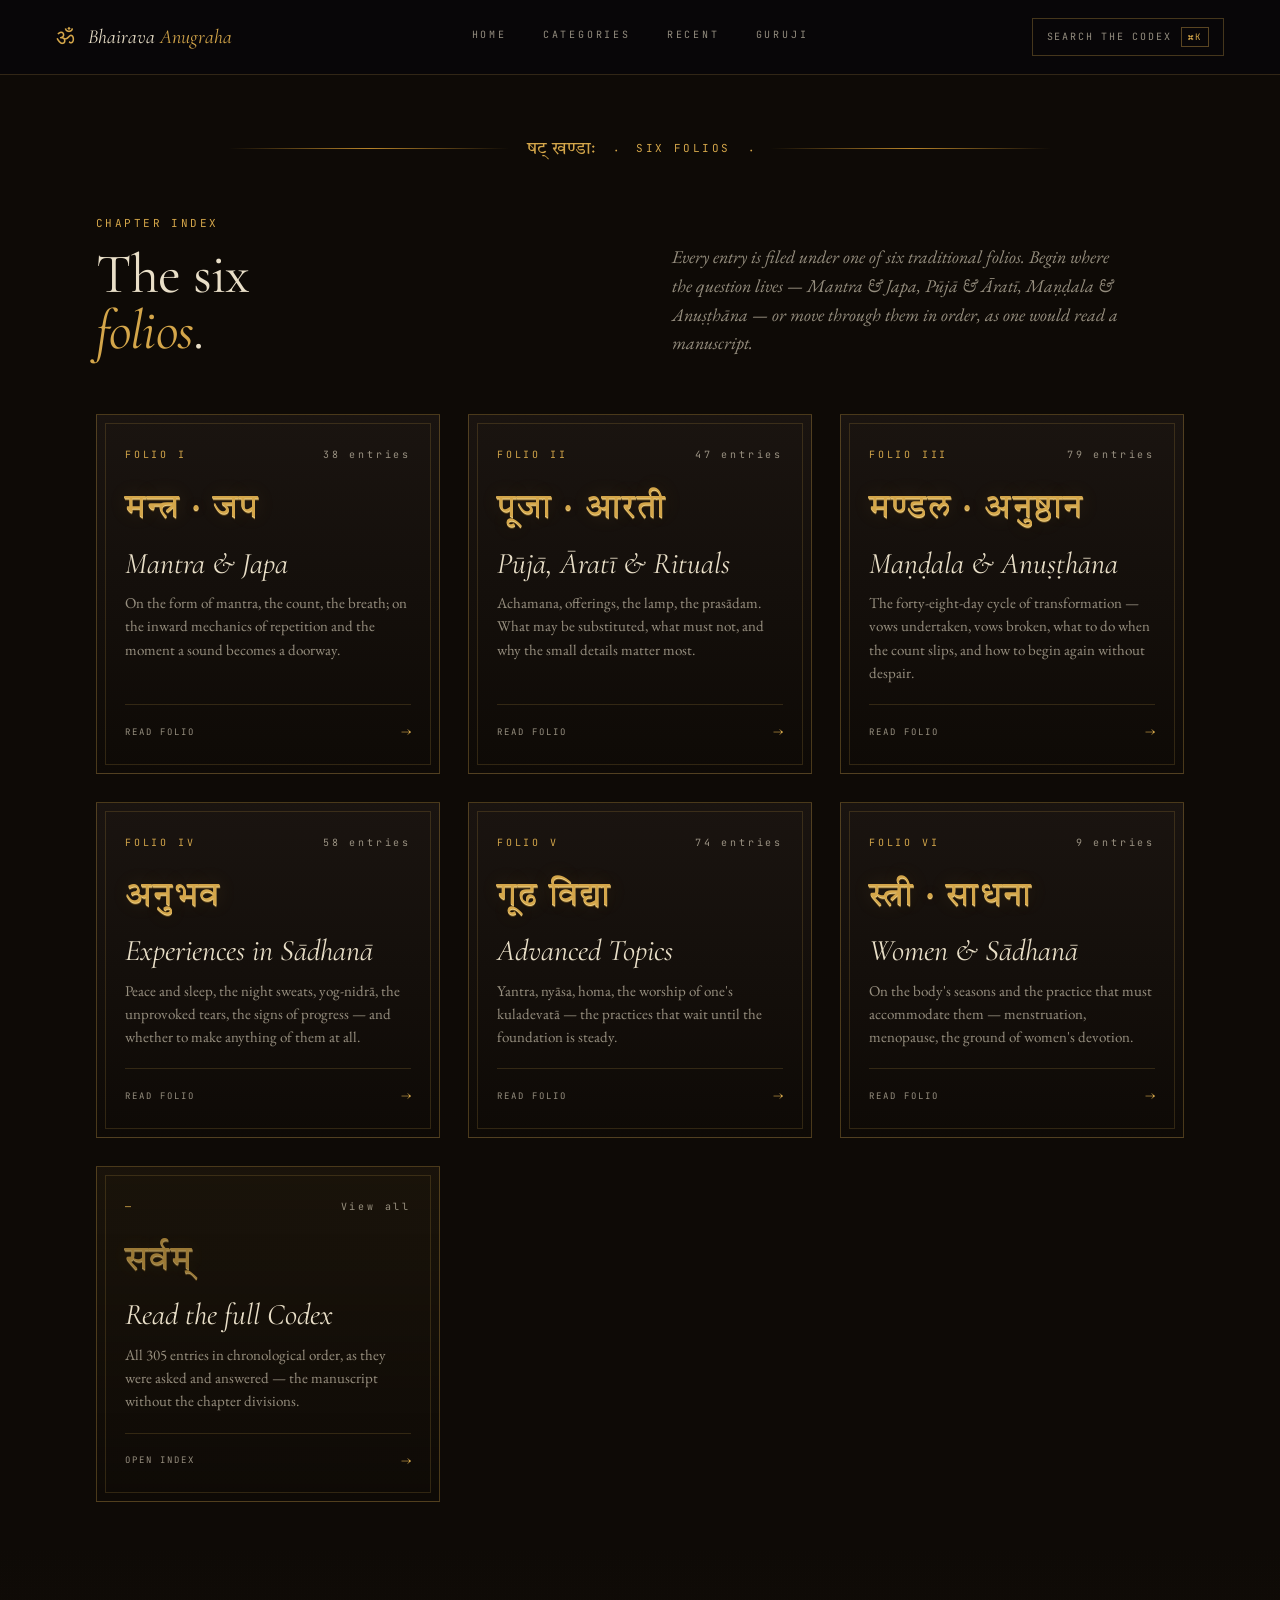
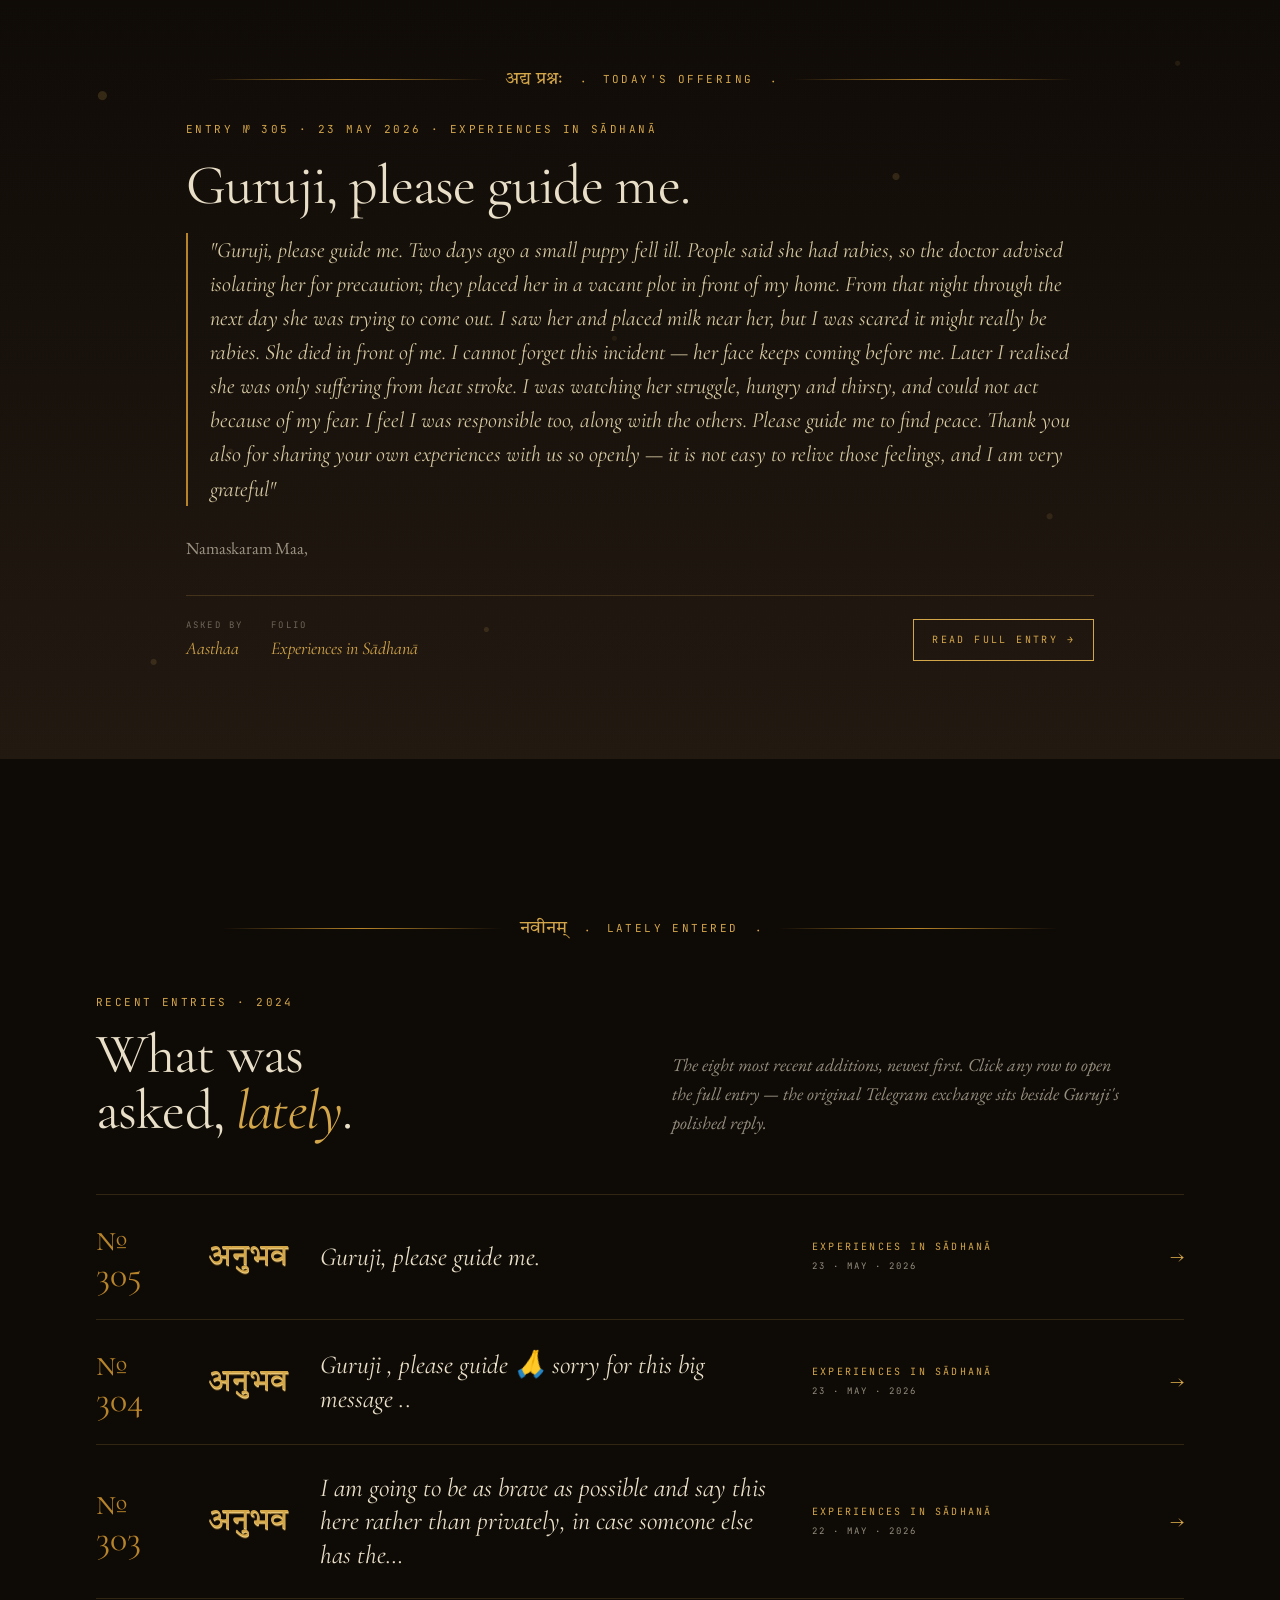
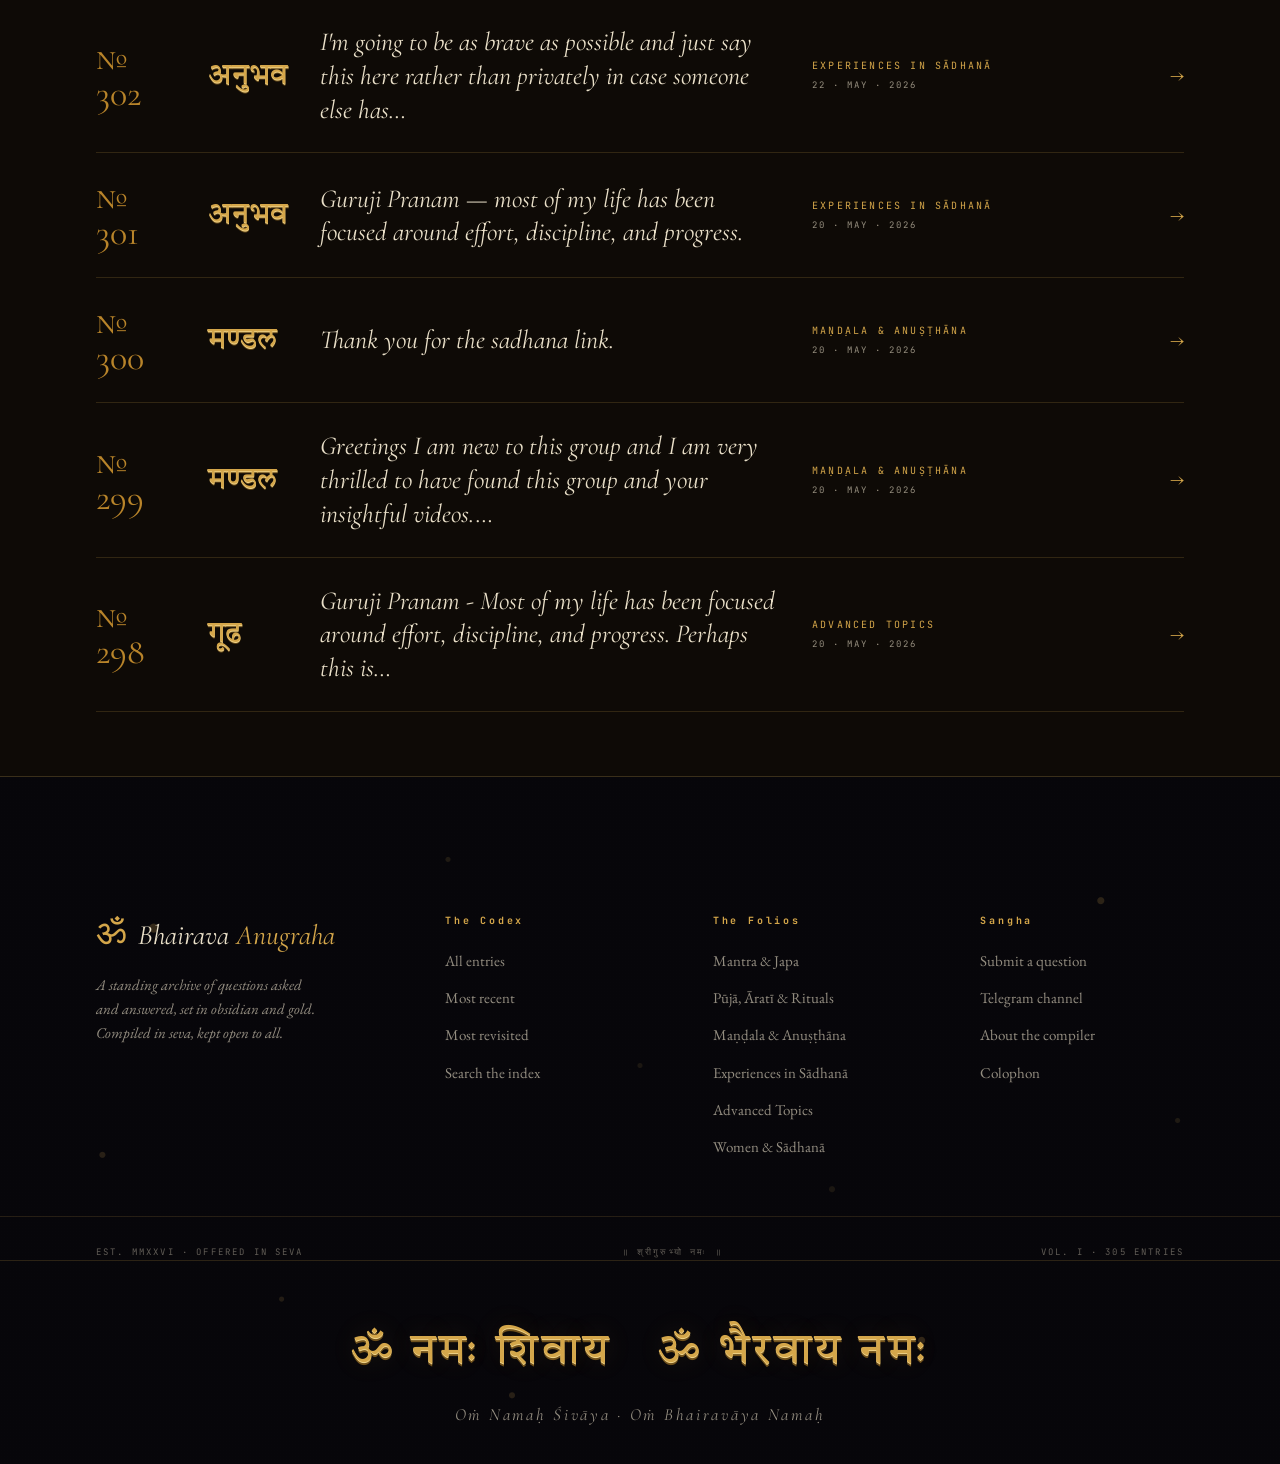
==== commit 4e6c0029: "Merge 108 new Q&As, fix footer navigation links, and add Publishing/Approval checkboxes with automat" ====
--- a/codex.html
+++ b/codex.html
@@ -1,14 +1,18 @@
 <!doctype html>
 <html lang="en">
+
 <head>
   <meta charset="utf-8" />
   <meta name="viewport" content="width=device-width, initial-scale=1" />
   <title>Bhairava Anugraha · Codex</title>
   <link rel="preconnect" href="https://fonts.googleapis.com" />
   <link rel="preconnect" href="https://fonts.gstatic.com" crossorigin />
-  <link href="https://fonts.googleapis.com/css2?family=Cormorant+Garamond:ital,wght@0,400;0,500;0,600;0,700;1,400;1,500;1,600&family=EB+Garamond:ital,wght@0,400;0,500;0,600;1,400;1,500&family=Tiro+Devanagari+Sanskrit:ital@0;1&family=JetBrains+Mono:wght@400;500&display=swap" rel="stylesheet" />
+  <link
+    href="https://fonts.googleapis.com/css2?family=Cormorant+Garamond:ital,wght@0,400;0,500;0,600;0,700;1,400;1,500;1,600&family=EB+Garamond:ital,wght@0,400;0,500;0,600;1,400;1,500&family=Tiro+Devanagari+Sanskrit:ital@0;1&family=JetBrains+Mono:wght@400;500&display=swap"
+    rel="stylesheet" />
   <link rel="stylesheet" href="index.css" />
 </head>
+
 <body>
 
   <!-- ==================== CHROME ==================== -->
@@ -45,10 +49,11 @@
     <div class="section-head">
       <div class="lhs">
         <div class="lab mono">CHAPTER INDEX</div>
-        <h2>The six<br/><em>folios</em>.</h2>
+        <h2>The six<br /><em>folios</em>.</h2>
       </div>
       <div class="rhs">
-        Every entry is filed under one of six traditional folios. Begin where the question lives — Mantra &amp; Japa, Pūjā &amp; Āratī, Maṇḍala &amp; Anuṣṭhāna — or move through them in order, as one would read a manuscript.
+        Every entry is filed under one of six traditional folios. Begin where the question lives — Mantra &amp; Japa,
+        Pūjā &amp; Āratī, Maṇḍala &amp; Anuṣṭhāna — or move through them in order, as one would read a manuscript.
       </div>
     </div>
     <div class="cat-grid">
@@ -56,49 +61,56 @@
         <div class="num"><span>FOLIO I</span><span class="count">28 entries</span></div>
         <div class="skt-mark">मन्त्र · जप</div>
         <h3>Mantra & Japa</h3>
-        <div class="desc">On the form of mantra, the count, the breath; on the inward mechanics of repetition and the moment a sound becomes a doorway.</div>
+        <div class="desc">On the form of mantra, the count, the breath; on the inward mechanics of repetition and the
+          moment a sound becomes a doorway.</div>
         <div class="foot"><span>READ FOLIO</span><span class="arrow">→</span></div>
       </a>
       <a class="cat" data-folio="II" data-cat-key="puja-aarti">
         <div class="num"><span>FOLIO II</span><span class="count">31 entries</span></div>
         <div class="skt-mark">पूजा · आरती</div>
         <h3>Pūjā, Āratī & Rituals</h3>
-        <div class="desc">Achamana, offerings, the lamp, the prasādam. What may be substituted, what must not, and why the small details matter most.</div>
+        <div class="desc">Achamana, offerings, the lamp, the prasādam. What may be substituted, what must not, and why
+          the small details matter most.</div>
         <div class="foot"><span>READ FOLIO</span><span class="arrow">→</span></div>
       </a>
       <a class="cat" data-folio="III" data-cat-key="mandala">
         <div class="num"><span>FOLIO III</span><span class="count">55 entries</span></div>
         <div class="skt-mark">मण्डल · अनुष्ठान</div>
         <h3>Maṇḍala & Anuṣṭhāna</h3>
-        <div class="desc">The forty-eight-day cycle of transformation — vows undertaken, vows broken, what to do when the count slips, and how to begin again without despair.</div>
+        <div class="desc">The forty-eight-day cycle of transformation — vows undertaken, vows broken, what to do when
+          the count slips, and how to begin again without despair.</div>
         <div class="foot"><span>READ FOLIO</span><span class="arrow">→</span></div>
       </a>
       <a class="cat" data-folio="IV" data-cat-key="experiences">
         <div class="num"><span>FOLIO IV</span><span class="count">33 entries</span></div>
         <div class="skt-mark">अनुभव</div>
         <h3>Experiences in Sādhanā</h3>
-        <div class="desc">Peace and sleep, the night sweats, yog-nidrā, the unprovoked tears, the signs of progress — and whether to make anything of them at all.</div>
+        <div class="desc">Peace and sleep, the night sweats, yog-nidrā, the unprovoked tears, the signs of progress —
+          and whether to make anything of them at all.</div>
         <div class="foot"><span>READ FOLIO</span><span class="arrow">→</span></div>
       </a>
       <a class="cat" data-folio="V" data-cat-key="advanced">
         <div class="num"><span>FOLIO V</span><span class="count">43 entries</span></div>
         <div class="skt-mark">गूढ विद्या</div>
         <h3>Advanced Topics</h3>
-        <div class="desc">Yantra, nyāsa, homa, the worship of one's kuladevatā — the practices that wait until the foundation is steady.</div>
+        <div class="desc">Yantra, nyāsa, homa, the worship of one's kuladevatā — the practices that wait until the
+          foundation is steady.</div>
         <div class="foot"><span>READ FOLIO</span><span class="arrow">→</span></div>
       </a>
       <a class="cat" data-folio="VI" data-cat-key="women">
         <div class="num"><span>FOLIO VI</span><span class="count">7 entries</span></div>
         <div class="skt-mark">स्त्री · साधना</div>
         <h3>Women & Sādhanā</h3>
-        <div class="desc">On the body's seasons and the practice that must accommodate them — menstruation, menopause, the ground of women's devotion.</div>
+        <div class="desc">On the body's seasons and the practice that must accommodate them — menstruation, menopause,
+          the ground of women's devotion.</div>
         <div class="foot"><span>READ FOLIO</span><span class="arrow">→</span></div>
       </a>
       <a class="cat" data-folio="ALL" style="background: linear-gradient(180deg, rgba(212,166,74,0.06), var(--ink));">
         <div class="num"><span>—</span><span class="count">View all</span></div>
         <div class="skt-mark" style="opacity: 0.7;">सर्वम्</div>
         <h3>Read the <em>full Codex</em></h3>
-        <div class="desc">All 197 entries in chronological order, as they were asked and answered — the manuscript without the chapter divisions.</div>
+        <div class="desc">All 305 entries in chronological order, as they were asked and answered — the manuscript
+          without the chapter divisions.</div>
         <div class="foot"><span>OPEN INDEX</span><span class="arrow">→</span></div>
       </a>
     </div>
@@ -132,10 +144,11 @@
     <div class="section-head">
       <div class="lhs">
         <div class="lab mono">RECENT ENTRIES · 2024</div>
-        <h2>What was<br/>asked, <em>lately</em>.</h2>
+        <h2>What was<br />asked, <em>lately</em>.</h2>
       </div>
       <div class="rhs">
-        The eight most recent additions, newest first. Click any row to open the full entry — the original Telegram exchange sits beside Guruji's polished reply.
+        The eight most recent additions, newest first. Click any row to open the full entry — the original Telegram
+        exchange sits beside Guruji's polished reply.
       </div>
     </div>
     <div class="recent-list" id="recent-list"></div>
@@ -176,42 +189,43 @@
           <span class="om">ॐ</span>
           <span class="b">Bhairava <em>Anugraha</em></span>
         </div>
-        <p class="blurb">A standing archive of questions asked and answered, set in obsidian and gold. Compiled in seva, kept open to all.</p>
+        <p class="blurb">A standing archive of questions asked and answered, set in obsidian and gold. Compiled in seva,
+          kept open to all.</p>
       </div>
       <div>
         <h4>The Codex</h4>
         <ul>
-          <li><a>All entries</a></li>
-          <li><a>Most recent</a></li>
-          <li><a>Most revisited</a></li>
-          <li><a>Search the index</a></li>
+          <li><a href="#folio/ALL">All entries</a></li>
+          <li><a data-scroll=".recent" href="#recent">Most recent</a></li>
+          <li><a data-scroll=".categories" href="#categories">Most revisited</a></li>
+          <li><a href="?search=true">Search the index</a></li>
         </ul>
       </div>
       <div>
         <h4>The Folios</h4>
         <ul>
-          <li><a data-scroll=".categories">Mantra &amp; Japa</a></li>
-          <li><a data-scroll=".categories">Pūjā, Āratī &amp; Rituals</a></li>
-          <li><a data-scroll=".categories">Maṇḍala &amp; Anuṣṭhāna</a></li>
-          <li><a data-scroll=".categories">Experiences in Sādhanā</a></li>
-          <li><a data-scroll=".categories">Advanced Topics</a></li>
-          <li><a data-scroll=".categories">Women &amp; Sādhanā</a></li>
+          <li><a href="#folio/mantra-japa">Mantra &amp; Japa</a></li>
+          <li><a href="#folio/puja-aarti">Pūjā, Āratī &amp; Rituals</a></li>
+          <li><a href="#folio/mandala">Maṇḍala &amp; Anuṣṭhāna</a></li>
+          <li><a href="#folio/experiences">Experiences in Sādhanā</a></li>
+          <li><a href="#folio/advanced">Advanced Topics</a></li>
+          <li><a href="#folio/women">Women &amp; Sādhanā</a></li>
         </ul>
       </div>
       <div>
         <h4>Sangha</h4>
         <ul>
-          <li><a>Submit a question</a></li>
-          <li><a>Telegram channel</a></li>
-          <li><a>About the compiler</a></li>
-          <li><a>Colophon</a></li>
+          <li><a href="mailto:sangha@bhairavaanugraha.org">Submit a question</a></li>
+          <li><a href="https://t.me/BhairavaAnugraha" target="_blank" rel="noopener noreferrer">Telegram channel</a></li>
+          <li><a href="index.html#guruji">About the compiler</a></li>
+          <li><a href="javascript:void(0)">Colophon</a></li>
         </ul>
       </div>
     </div>
     <div class="foot-base">
       <span>EST. MMXXVI · OFFERED IN SEVA</span>
       <span>॥ श्रीगुरुभ्यो नमः ॥</span>
-      <span>VOL. I · 299 ENTRIES</span>
+      <span>VOL. I · 305 ENTRIES</span>
     </div>
     <div class="foot-mantra">
       <div class="skt-line">ॐ नमः शिवाय &nbsp; ॐ भैरवाय नमः</div>
@@ -226,9 +240,8 @@
       <div class="palette-input-row">
         <span class="om" aria-hidden="true">ॐ</span>
         <input class="palette-input" id="palette-input" type="text"
-               placeholder="Search the Codex — by question, folio, or mantra…"
-               autocomplete="off" autocorrect="off" autocapitalize="off" spellcheck="false"
-               aria-label="Search the Codex" />
+          placeholder="Search the Codex — by question, folio, or mantra…" autocomplete="off" autocorrect="off"
+          autocapitalize="off" spellcheck="false" aria-label="Search the Codex" />
         <span class="esc" aria-hidden="true">ESC</span>
       </div>
       <ul class="palette-results" id="palette-results" role="listbox" aria-label="Search results"></ul>
@@ -254,7 +267,7 @@
         <span class="sep">/</span>
         <span>ENTRY XLII</span>
       </div>
-      <h1>On <em>missing</em> the count, <br/>and the absence of grief.</h1>
+      <h1>On <em>missing</em> the count, <br />and the absence of grief.</h1>
       <div class="meta-row">
         <span><span class="v">14 March 2024</span></span>
         <span style="margin-left:auto;">№ <span class="v">173</span></span>
@@ -265,19 +278,33 @@
             <span>QUESTION</span>
           </div>
           <div class="body">
-            <p><em>"Guruji, namaskāra. I sat for japa last night, the Baṭuka mantra, mālā in hand, and somewhere past sixty I lost the count. I was thinking about office, then about a friend who is unwell. When I returned to the breath I was already on the eighty-something bead but I am not sure."</em></p>
-            <p><em>"Should I begin the round again from one, or carry on the count from where I think I was, or finish the mālā and add a few more for safety? I am sorry to ask such a small thing. — Vinod"</em></p>
+            <p><em>"Guruji, namaskāra. I sat for japa last night, the Baṭuka mantra, mālā in hand, and somewhere past
+                sixty I lost the count. I was thinking about office, then about a friend who is unwell. When I returned
+                to the breath I was already on the eighty-something bead but I am not sure."</em></p>
+            <p><em>"Should I begin the round again from one, or carry on the count from where I think I was, or finish
+                the mālā and add a few more for safety? I am sorry to ask such a small thing. — Vinod"</em></p>
           </div>
         </aside>
         <div class="answer">
           <p class="lead">Begin again, Vinod. But begin <em>without grief</em>.</p>
-          <p>The count is a fence around the practice; it is not the practice itself. If the fence breaks, mend it — do not weep over the field. The bead exists to give the mind a small task, so that the larger one — the inward attention — has room to settle. When the count slips, the mind has not failed; it has merely shown you where its hinges are loose.</p>
-          <p><em class="skt-inline">मन एव मन्त्रः, मन एव बन्धः, मन एव मोक्षः</em> — the mind itself is the mantra, the mind itself is the bondage, the mind itself is the liberation. A mind that turns to grief over a miscount has already broken count more thoroughly than any slip of the bead.</p>
+          <p>The count is a fence around the practice; it is not the practice itself. If the fence breaks, mend it — do
+            not weep over the field. The bead exists to give the mind a small task, so that the larger one — the inward
+            attention — has room to settle. When the count slips, the mind has not failed; it has merely shown you where
+            its hinges are loose.</p>
+          <p><em class="skt-inline">मन एव मन्त्रः, मन एव बन्धः, मन एव मोक्षः</em> — the mind itself is the mantra, the
+            mind itself is the bondage, the mind itself is the liberation. A mind that turns to grief over a miscount
+            has already broken count more thoroughly than any slip of the bead.</p>
           <div class="pull">
             "Sit again. Breathe once. Begin from one. The mantra is patient — it has waited longer than your lineage."
           </div>
-          <p>Practical guidance: when the slip is small (as in your case, perhaps fifteen or twenty beads of inattention), complete the round and add an explicit <em>kṣamā-prārthanā</em> at its close — the short prayer of pardon — and proceed to the next round. When the slip is large, or when the mind has wandered for so long that the count has become guesswork, set the mālā aside, sit empty-handed for three breaths, and start a fresh round from the bead beside the meru.</p>
-          <p>Do not add "a few more for safety." Quantity is not the path. The path is the <em>quality of presence</em> in whatever number is offered. Five beads said with the whole self are heavier than ten thousand said with half a mind.</p>
+          <p>Practical guidance: when the slip is small (as in your case, perhaps fifteen or twenty beads of
+            inattention), complete the round and add an explicit <em>kṣamā-prārthanā</em> at its close — the short
+            prayer of pardon — and proceed to the next round. When the slip is large, or when the mind has wandered for
+            so long that the count has become guesswork, set the mālā aside, sit empty-handed for three breaths, and
+            start a fresh round from the bead beside the meru.</p>
+          <p>Do not add "a few more for safety." Quantity is not the path. The path is the <em>quality of presence</em>
+            in whatever number is offered. Five beads said with the whole self are heavier than ten thousand said with
+            half a mind.</p>
           <div class="signoff">
             <span>— Guruji</span>
             <span class="om-mark">ॐ</span>
@@ -289,4 +316,5 @@
 
   <script src="index.js"></script>
 </body>
-</html>
+
+</html>
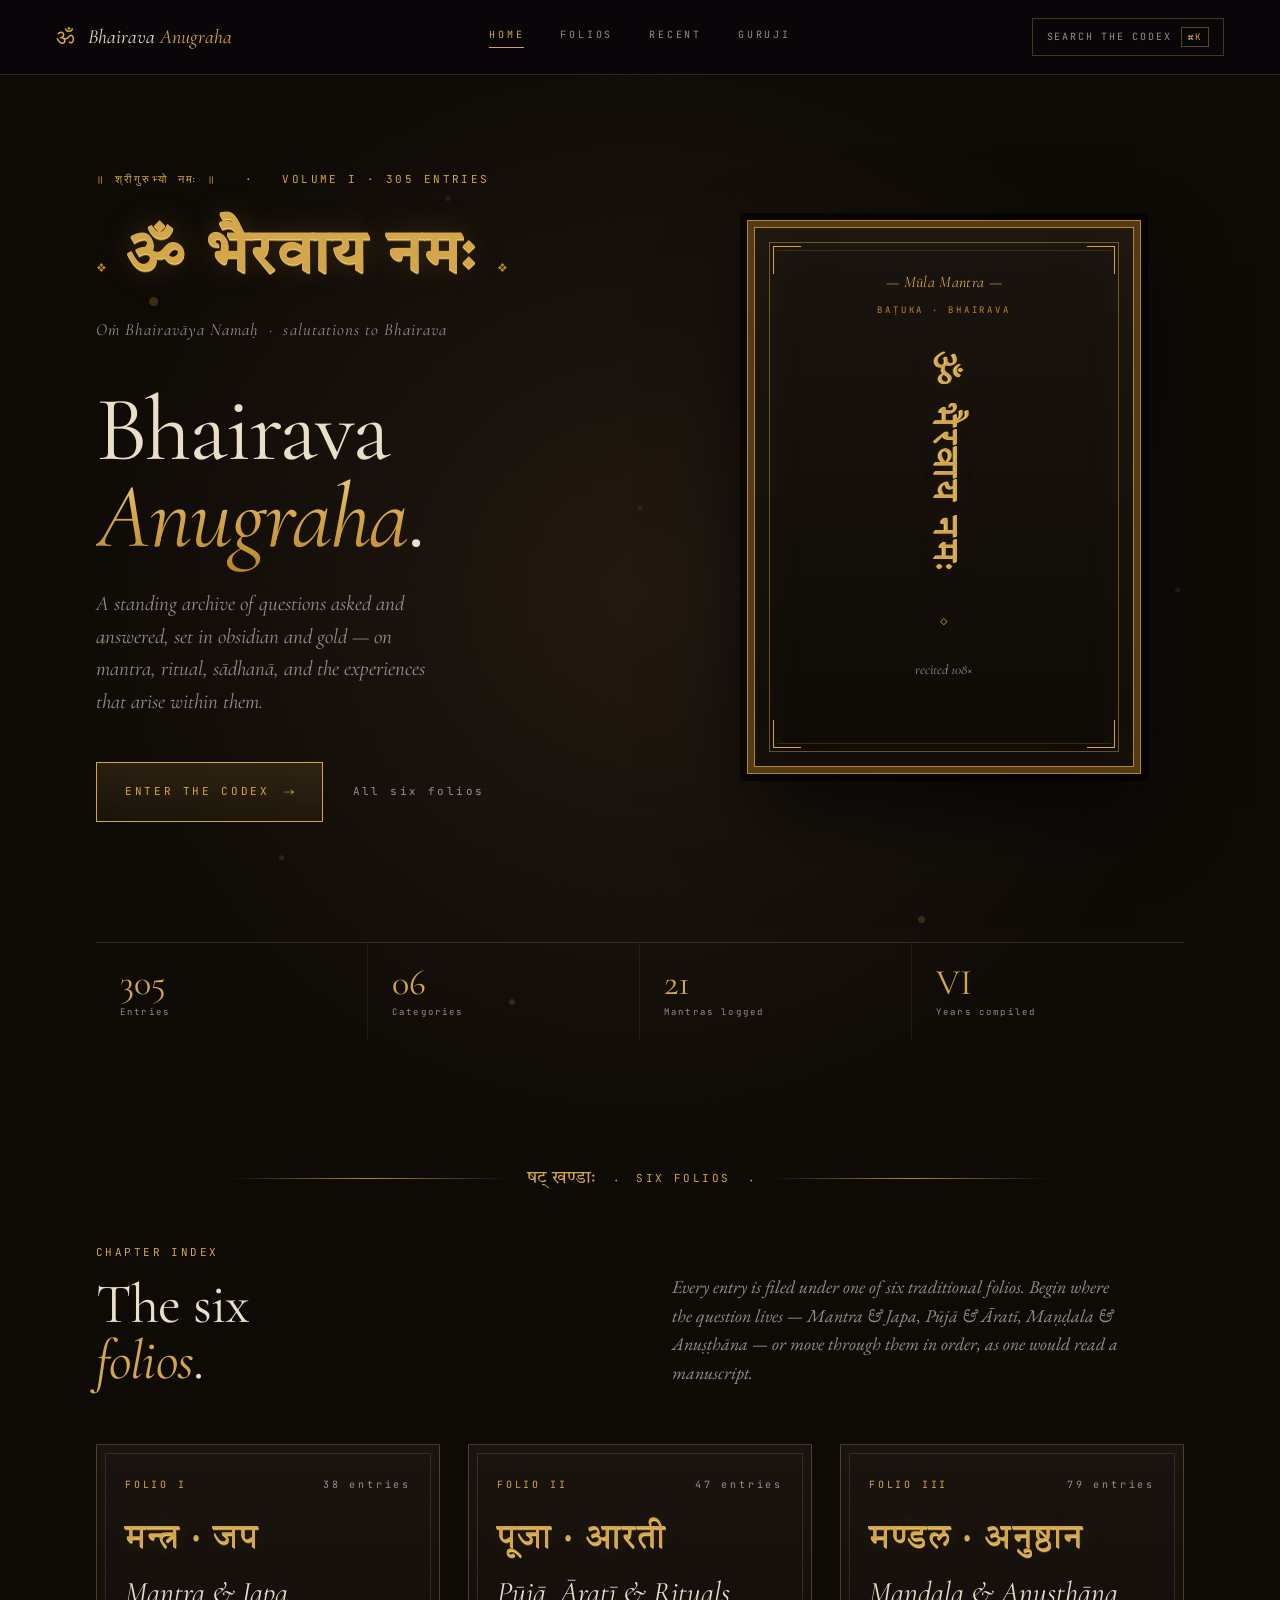
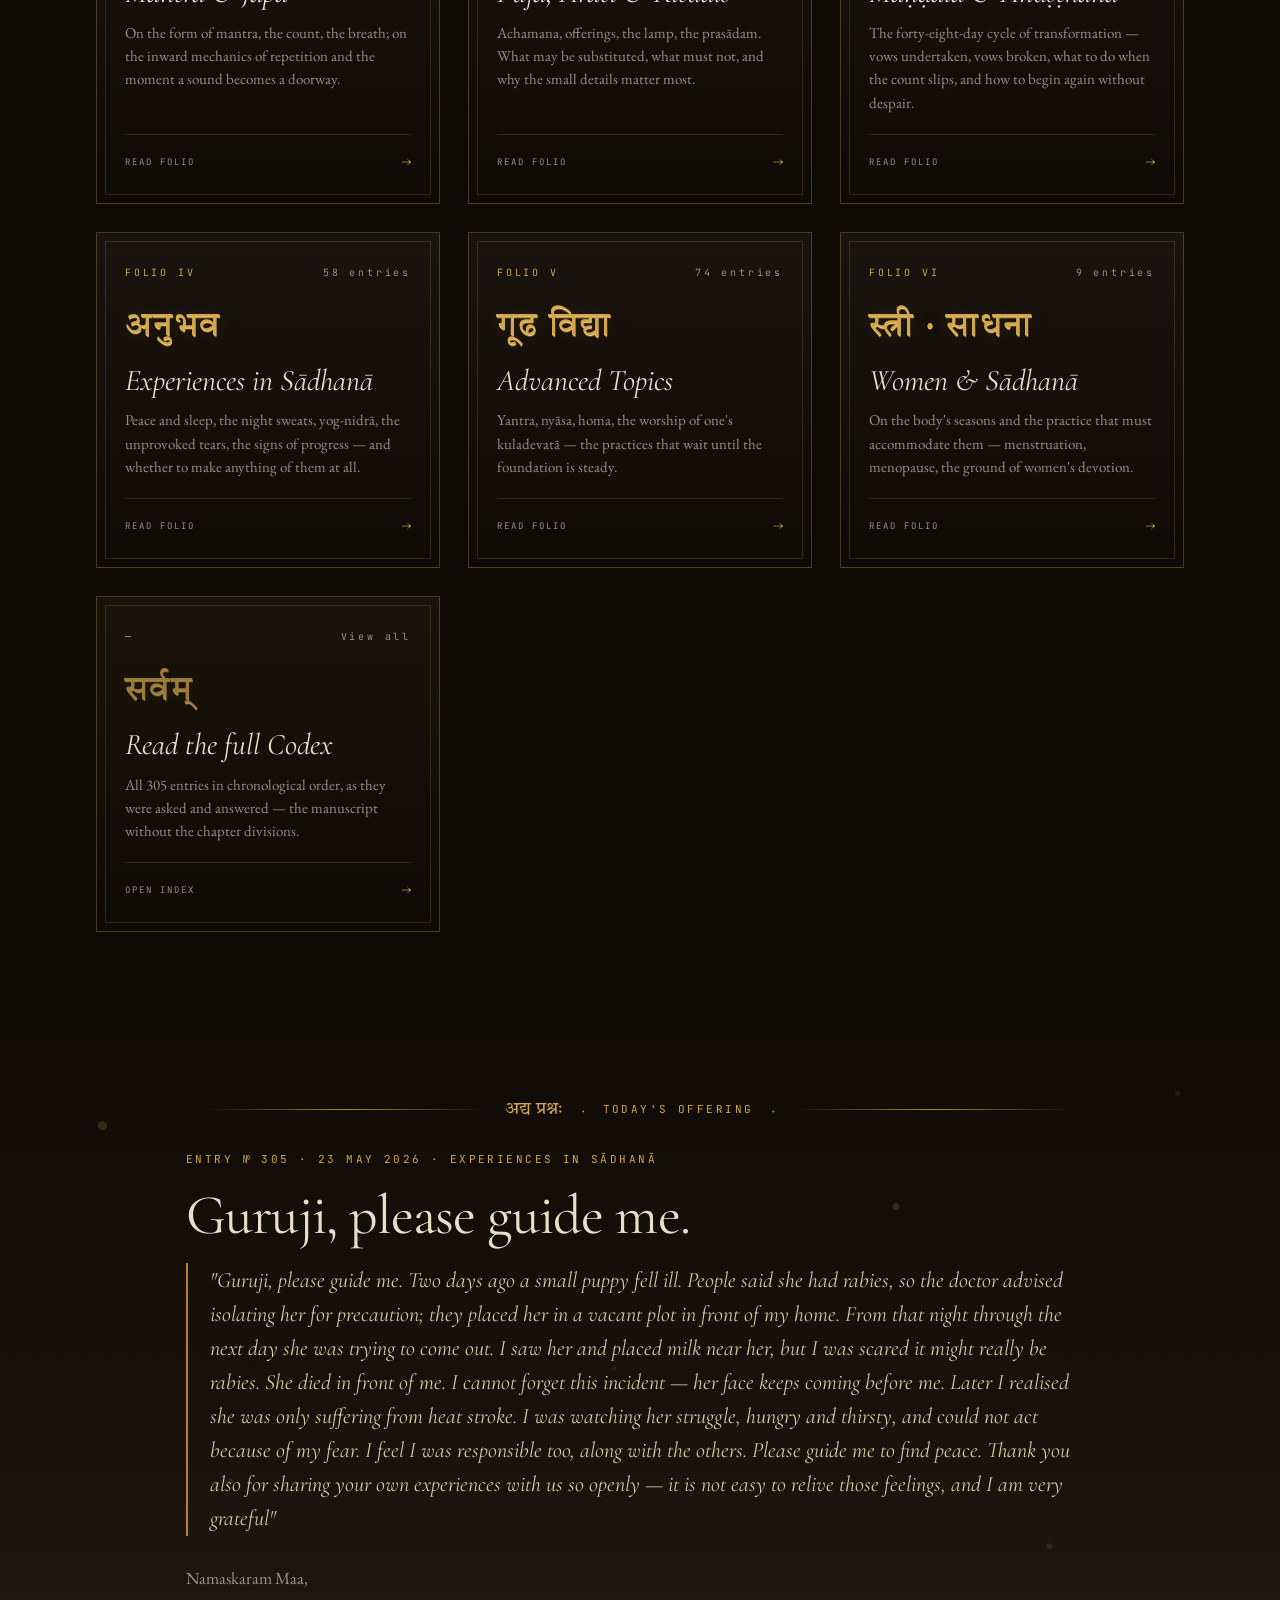
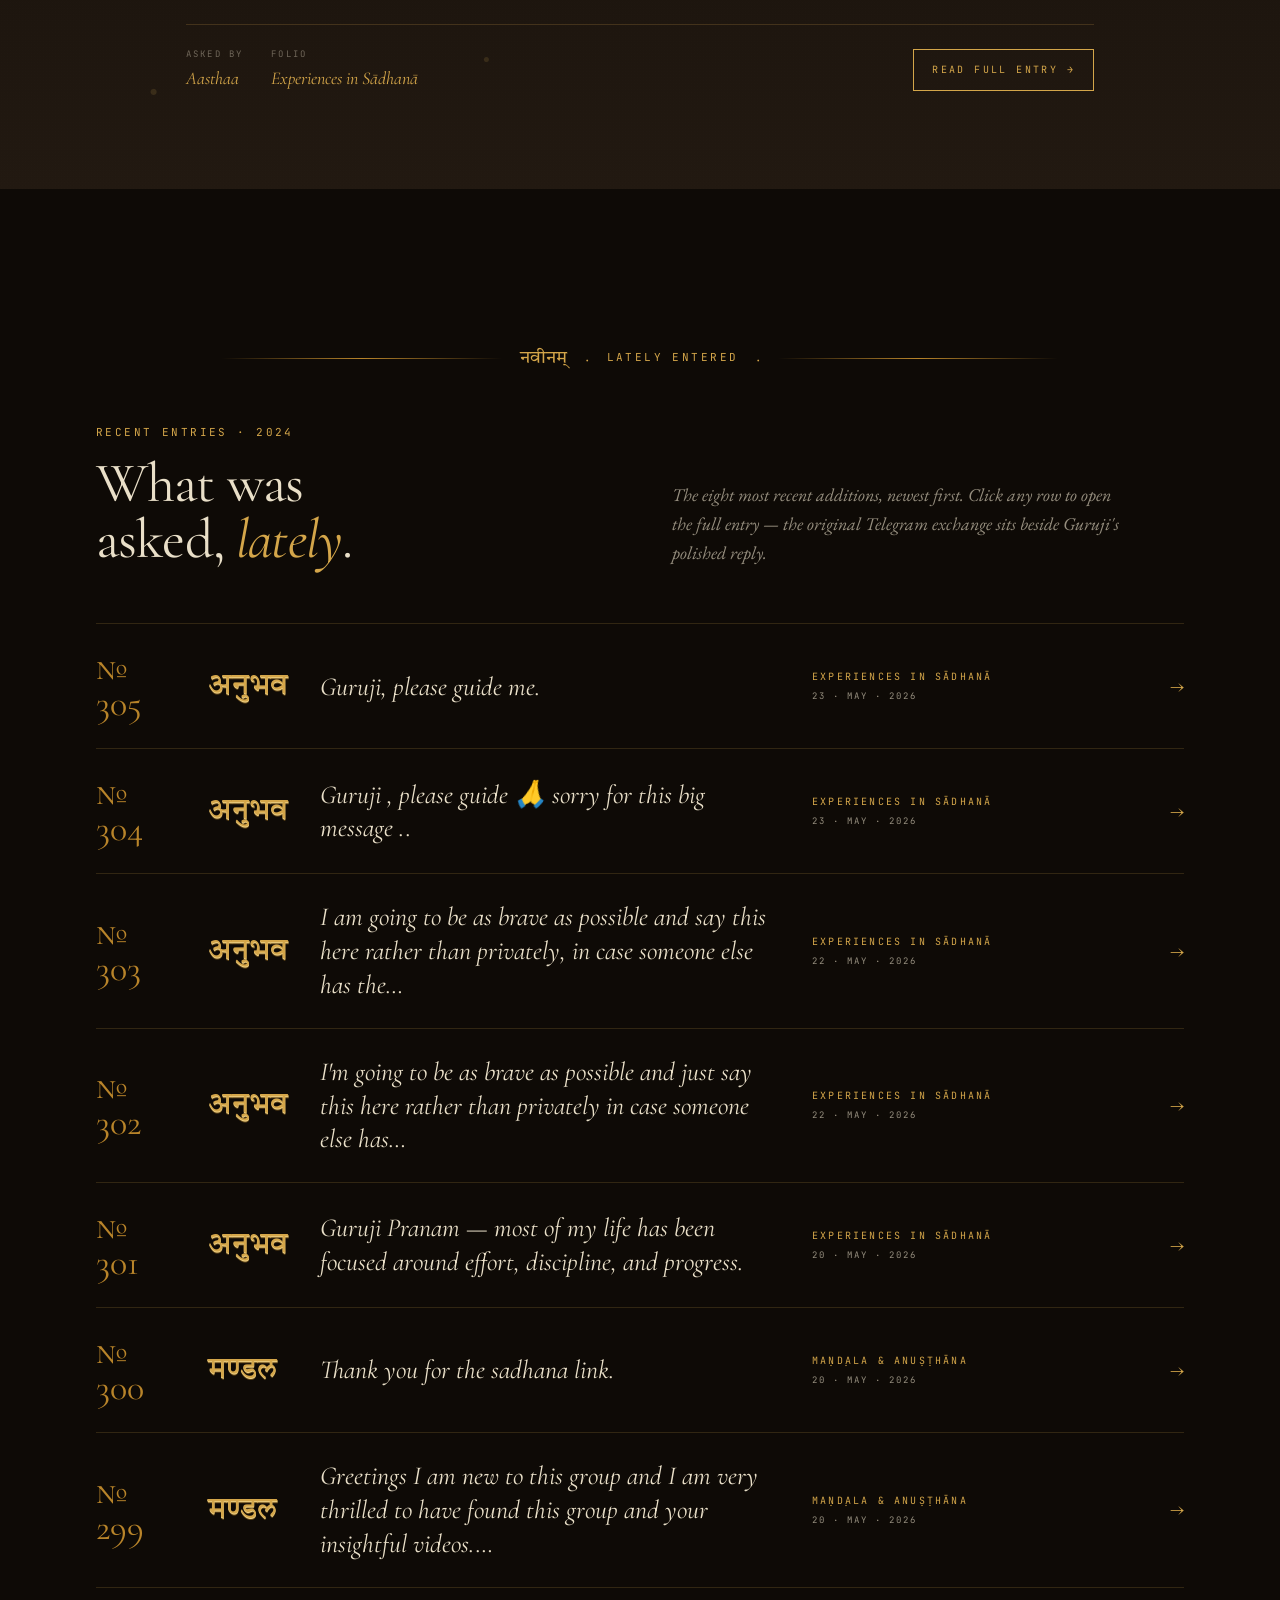
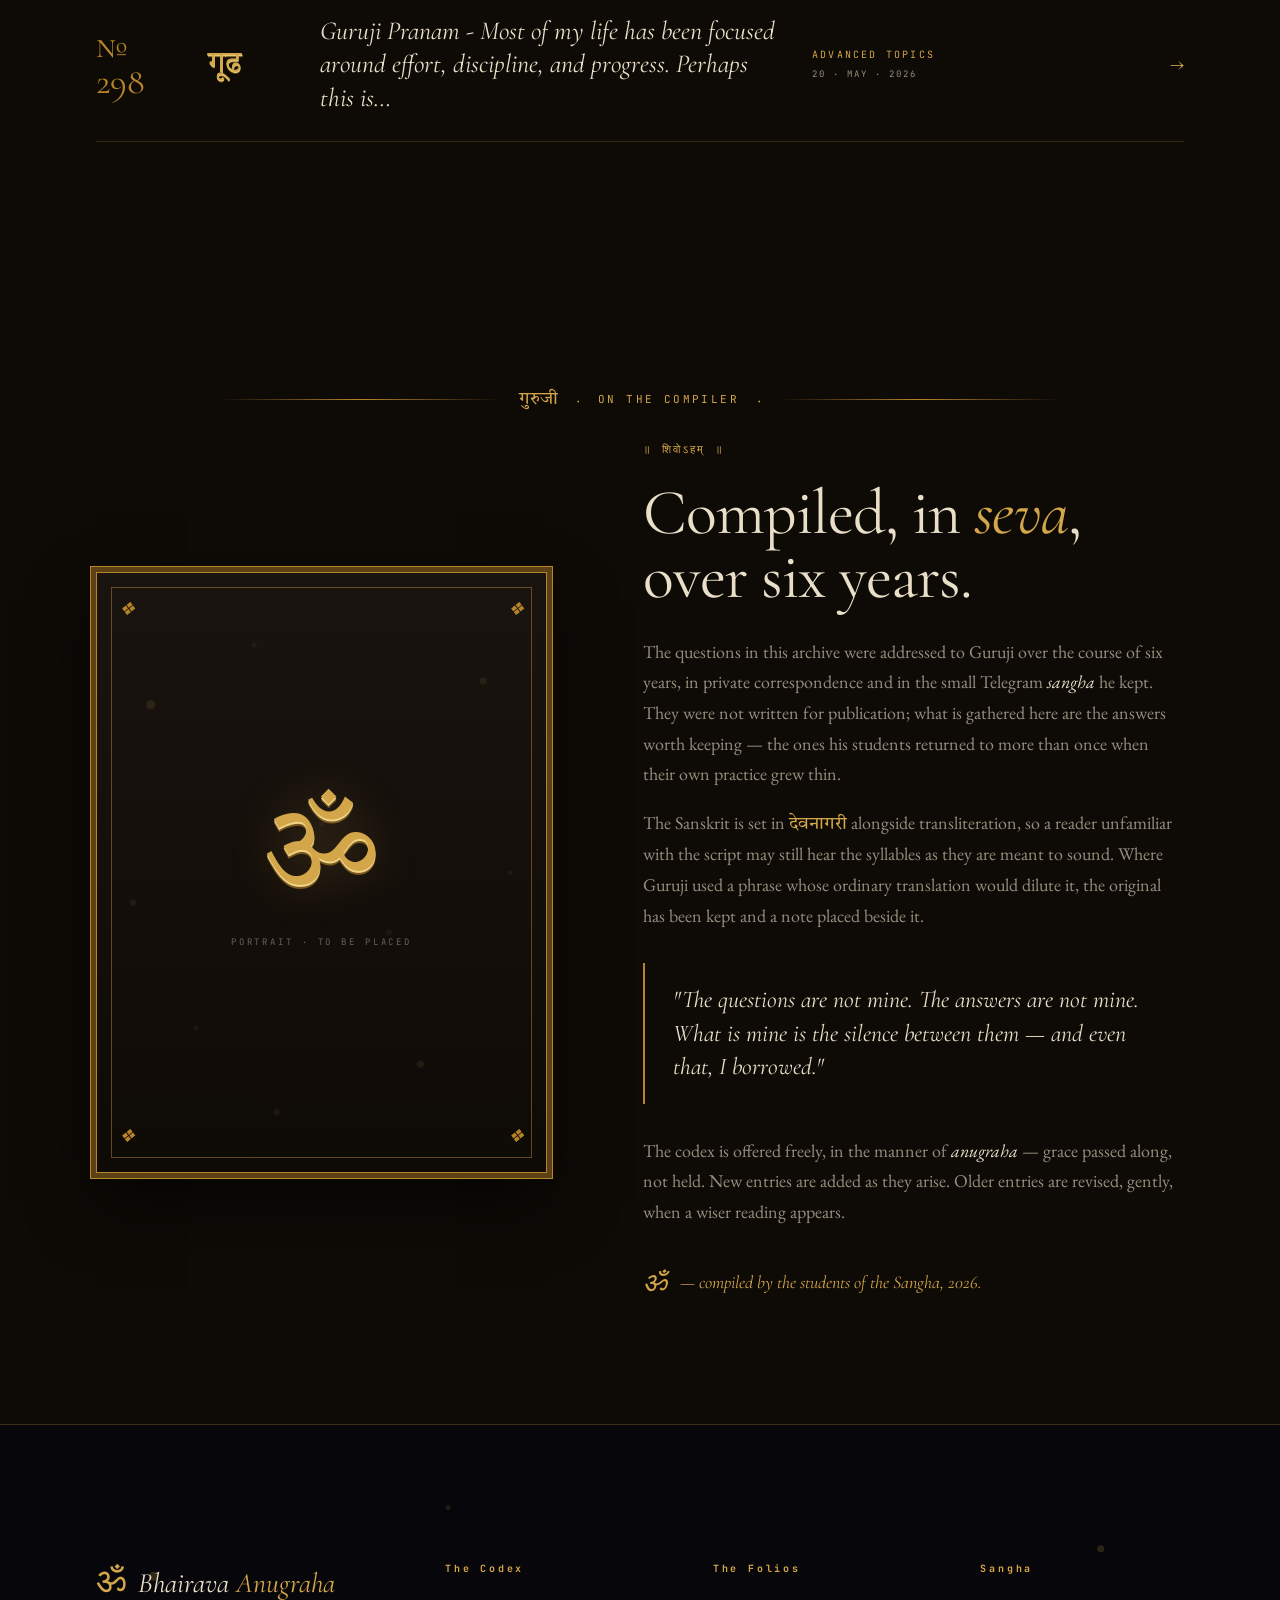
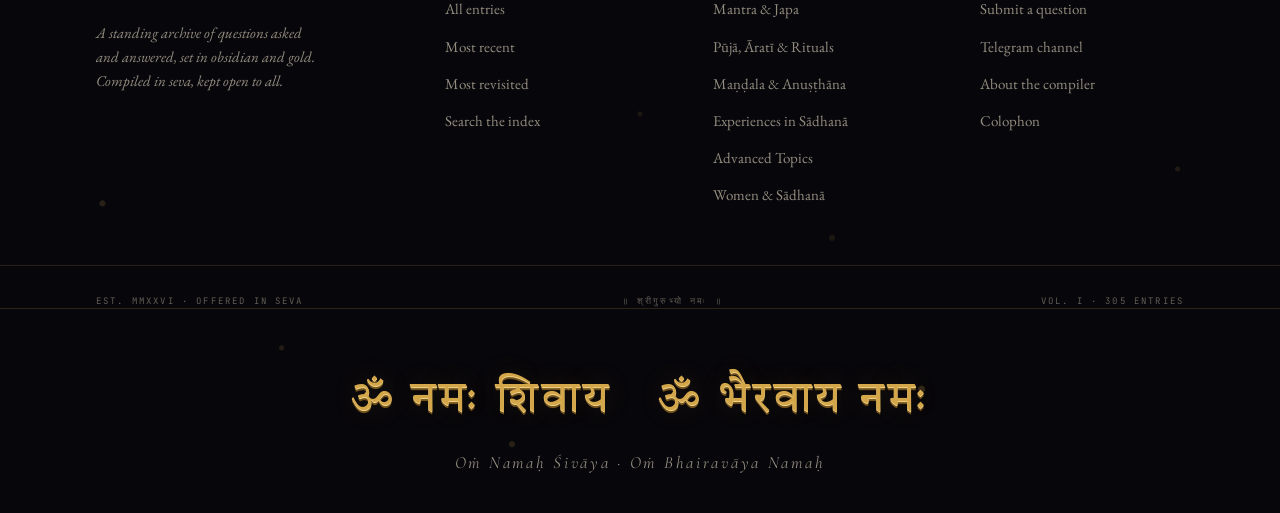
==== commit ab7c4786: "Merge codex.html with index.html into a unified Single-Page Application (SPA) and add legacy redirec" ====
--- a/codex.html
+++ b/codex.html
@@ -1,320 +1,17 @@
-<!doctype html>
-<html lang="en">
+<!DOCTYPE html>
+<html>
 
 <head>
   <meta charset="utf-8" />
-  <meta name="viewport" content="width=device-width, initial-scale=1" />
-  <title>Bhairava Anugraha · Codex</title>
-  <link rel="preconnect" href="https://fonts.googleapis.com" />
-  <link rel="preconnect" href="https://fonts.gstatic.com" crossorigin />
-  <link
-    href="https://fonts.googleapis.com/css2?family=Cormorant+Garamond:ital,wght@0,400;0,500;0,600;0,700;1,400;1,500;1,600&family=EB+Garamond:ital,wght@0,400;0,500;0,600;1,400;1,500&family=Tiro+Devanagari+Sanskrit:ital@0;1&family=JetBrains+Mono:wght@400;500&display=swap"
-    rel="stylesheet" />
-  <link rel="stylesheet" href="index.css" />
+  <meta http-equiv="refresh" content="0; url=index.html">
+  <title>Redirecting...</title>
+  <script type="text/javascript">
+    window.location.href = "index.html" + window.location.hash;
+  </script>
 </head>
 
 <body>
-
-  <!-- ==================== CHROME ==================== -->
-  <header class="chrome">
-    <div class="chrome-inner">
-      <div class="left">
-        <span class="om">ॐ</span>
-        <span class="b">Bhairava <em>Anugraha</em></span>
-      </div>
-      <nav class="nav">
-        <a href="index.html">Home</a>
-        <a data-scroll=".categories" href="#categories">Categories</a>
-        <a data-scroll=".recent" href="#recent">Recent</a>
-        <a href="index.html#guruji">Guruji</a>
-      </nav>
-      <div class="right">
-        <button class="search" type="button" id="chrome-search" aria-haspopup="dialog" aria-controls="palette">
-          <span>Search the Codex</span>
-          <span class="kbd">⌘K</span>
-        </button>
-      </div>
-    </div>
-  </header>
-  <!-- ==================== CATEGORIES ==================== -->
-  <section class="categories">
-    <div class="divider-orn">
-      <span class="rule"></span>
-      <span class="skt-bit">षट्&nbsp;खण्डाः</span>
-      <span class="glyph">·</span>
-      <span class="mono" style="color: var(--gold);">SIX FOLIOS</span>
-      <span class="glyph">·</span>
-      <span class="rule"></span>
-    </div>
-    <div class="section-head">
-      <div class="lhs">
-        <div class="lab mono">CHAPTER INDEX</div>
-        <h2>The six<br /><em>folios</em>.</h2>
-      </div>
-      <div class="rhs">
-        Every entry is filed under one of six traditional folios. Begin where the question lives — Mantra &amp; Japa,
-        Pūjā &amp; Āratī, Maṇḍala &amp; Anuṣṭhāna — or move through them in order, as one would read a manuscript.
-      </div>
-    </div>
-    <div class="cat-grid">
-      <a class="cat" data-folio="I" data-cat-key="mantra-japa">
-        <div class="num"><span>FOLIO I</span><span class="count">28 entries</span></div>
-        <div class="skt-mark">मन्त्र · जप</div>
-        <h3>Mantra & Japa</h3>
-        <div class="desc">On the form of mantra, the count, the breath; on the inward mechanics of repetition and the
-          moment a sound becomes a doorway.</div>
-        <div class="foot"><span>READ FOLIO</span><span class="arrow">→</span></div>
-      </a>
-      <a class="cat" data-folio="II" data-cat-key="puja-aarti">
-        <div class="num"><span>FOLIO II</span><span class="count">31 entries</span></div>
-        <div class="skt-mark">पूजा · आरती</div>
-        <h3>Pūjā, Āratī & Rituals</h3>
-        <div class="desc">Achamana, offerings, the lamp, the prasādam. What may be substituted, what must not, and why
-          the small details matter most.</div>
-        <div class="foot"><span>READ FOLIO</span><span class="arrow">→</span></div>
-      </a>
-      <a class="cat" data-folio="III" data-cat-key="mandala">
-        <div class="num"><span>FOLIO III</span><span class="count">55 entries</span></div>
-        <div class="skt-mark">मण्डल · अनुष्ठान</div>
-        <h3>Maṇḍala & Anuṣṭhāna</h3>
-        <div class="desc">The forty-eight-day cycle of transformation — vows undertaken, vows broken, what to do when
-          the count slips, and how to begin again without despair.</div>
-        <div class="foot"><span>READ FOLIO</span><span class="arrow">→</span></div>
-      </a>
-      <a class="cat" data-folio="IV" data-cat-key="experiences">
-        <div class="num"><span>FOLIO IV</span><span class="count">33 entries</span></div>
-        <div class="skt-mark">अनुभव</div>
-        <h3>Experiences in Sādhanā</h3>
-        <div class="desc">Peace and sleep, the night sweats, yog-nidrā, the unprovoked tears, the signs of progress —
-          and whether to make anything of them at all.</div>
-        <div class="foot"><span>READ FOLIO</span><span class="arrow">→</span></div>
-      </a>
-      <a class="cat" data-folio="V" data-cat-key="advanced">
-        <div class="num"><span>FOLIO V</span><span class="count">43 entries</span></div>
-        <div class="skt-mark">गूढ विद्या</div>
-        <h3>Advanced Topics</h3>
-        <div class="desc">Yantra, nyāsa, homa, the worship of one's kuladevatā — the practices that wait until the
-          foundation is steady.</div>
-        <div class="foot"><span>READ FOLIO</span><span class="arrow">→</span></div>
-      </a>
-      <a class="cat" data-folio="VI" data-cat-key="women">
-        <div class="num"><span>FOLIO VI</span><span class="count">7 entries</span></div>
-        <div class="skt-mark">स्त्री · साधना</div>
-        <h3>Women & Sādhanā</h3>
-        <div class="desc">On the body's seasons and the practice that must accommodate them — menstruation, menopause,
-          the ground of women's devotion.</div>
-        <div class="foot"><span>READ FOLIO</span><span class="arrow">→</span></div>
-      </a>
-      <a class="cat" data-folio="ALL" style="background: linear-gradient(180deg, rgba(212,166,74,0.06), var(--ink));">
-        <div class="num"><span>—</span><span class="count">View all</span></div>
-        <div class="skt-mark" style="opacity: 0.7;">सर्वम्</div>
-        <h3>Read the <em>full Codex</em></h3>
-        <div class="desc">All 305 entries in chronological order, as they were asked and answered — the manuscript
-          without the chapter divisions.</div>
-        <div class="foot"><span>OPEN INDEX</span><span class="arrow">→</span></div>
-      </a>
-    </div>
-  </section>
-
-  <!-- ==================== FEATURED / TODAY'S OFFERING ==================== -->
-  <section class="featured">
-    <div class="leaf-field dense"></div>
-    <div class="grain"></div>
-    <div class="divider-orn">
-      <span class="rule"></span>
-      <span class="skt-bit">अद्य&nbsp;प्रश्नः</span>
-      <span class="glyph">·</span>
-      <span class="mono" style="color: var(--gold);">TODAY'S OFFERING</span>
-      <span class="glyph">·</span>
-      <span class="rule"></span>
-    </div>
-    <div class="featured-inner" id="featured-inner"></div>
-  </section>
-
-  <!-- ==================== RECENT ==================== -->
-  <section class="recent">
-    <div class="divider-orn">
-      <span class="rule"></span>
-      <span class="skt-bit">नवीनम्</span>
-      <span class="glyph">·</span>
-      <span class="mono" style="color: var(--gold);">LATELY ENTERED</span>
-      <span class="glyph">·</span>
-      <span class="rule"></span>
-    </div>
-    <div class="section-head">
-      <div class="lhs">
-        <div class="lab mono">RECENT ENTRIES · 2024</div>
-        <h2>What was<br />asked, <em>lately</em>.</h2>
-      </div>
-      <div class="rhs">
-        The eight most recent additions, newest first. Click any row to open the full entry — the original Telegram
-        exchange sits beside Guruji's polished reply.
-      </div>
-    </div>
-    <div class="recent-list" id="recent-list"></div>
-  </section>
-  <!-- ==================== FOLIO PAGE ==================== -->
-  <section class="folio-page" id="folio-page">
-    <div class="leaf-field"></div>
-    <div class="grain"></div>
-    <div class="folio-page-inner">
-      <div class="folio-back">
-        <a id="folio-back-link">← Return to the index</a>
-      </div>
-      <div class="divider-orn">
-        <span class="rule"></span>
-        <span class="skt-bit" id="folio-divider-skt"></span>
-        <span class="glyph">·</span>
-        <span class="mono" style="color: var(--gold);" id="folio-divider-label"></span>
-        <span class="glyph">·</span>
-        <span class="rule"></span>
-      </div>
-      <div class="folio-header">
-        <div class="lab mono" id="folio-meta">FOLIO · ENTRIES</div>
-        <div class="skt-mega" id="folio-skt"></div>
-        <h1 id="folio-name"></h1>
-        <p id="folio-desc"></p>
-      </div>
-      <div class="folio-entries" id="folio-entries"></div>
-    </div>
-  </section>
-
-  <!-- ==================== FOOTER ==================== -->
-  <footer>
-    <div class="leaf-field"></div>
-    <div class="grain"></div>
-    <div class="foot-grid">
-      <div>
-        <div class="wordmark">
-          <span class="om">ॐ</span>
-          <span class="b">Bhairava <em>Anugraha</em></span>
-        </div>
-        <p class="blurb">A standing archive of questions asked and answered, set in obsidian and gold. Compiled in seva,
-          kept open to all.</p>
-      </div>
-      <div>
-        <h4>The Codex</h4>
-        <ul>
-          <li><a href="#folio/ALL">All entries</a></li>
-          <li><a data-scroll=".recent" href="#recent">Most recent</a></li>
-          <li><a data-scroll=".categories" href="#categories">Most revisited</a></li>
-          <li><a href="?search=true">Search the index</a></li>
-        </ul>
-      </div>
-      <div>
-        <h4>The Folios</h4>
-        <ul>
-          <li><a href="#folio/mantra-japa">Mantra &amp; Japa</a></li>
-          <li><a href="#folio/puja-aarti">Pūjā, Āratī &amp; Rituals</a></li>
-          <li><a href="#folio/mandala">Maṇḍala &amp; Anuṣṭhāna</a></li>
-          <li><a href="#folio/experiences">Experiences in Sādhanā</a></li>
-          <li><a href="#folio/advanced">Advanced Topics</a></li>
-          <li><a href="#folio/women">Women &amp; Sādhanā</a></li>
-        </ul>
-      </div>
-      <div>
-        <h4>Sangha</h4>
-        <ul>
-          <li><a href="mailto:sangha@bhairavaanugraha.org">Submit a question</a></li>
-          <li><a href="https://t.me/BhairavaAnugraha" target="_blank" rel="noopener noreferrer">Telegram channel</a></li>
-          <li><a href="index.html#guruji">About the compiler</a></li>
-          <li><a href="javascript:void(0)">Colophon</a></li>
-        </ul>
-      </div>
-    </div>
-    <div class="foot-base">
-      <span>EST. MMXXVI · OFFERED IN SEVA</span>
-      <span>॥ श्रीगुरुभ्यो नमः ॥</span>
-      <span>VOL. I · 305 ENTRIES</span>
-    </div>
-    <div class="foot-mantra">
-      <div class="skt-line">ॐ नमः शिवाय &nbsp; ॐ भैरवाय नमः</div>
-      <div class="rom">Oṁ Namaḥ Śivāya · Oṁ Bhairavāya Namaḥ</div>
-    </div>
-  </footer>
-
-
-  <!-- ==================== SEARCH PALETTE (⌘K) ==================== -->
-  <div class="palette" id="palette" role="dialog" aria-modal="true" aria-label="Search the Codex">
-    <div class="palette-card" role="document">
-      <div class="palette-input-row">
-        <span class="om" aria-hidden="true">ॐ</span>
-        <input class="palette-input" id="palette-input" type="text"
-          placeholder="Search the Codex — by question, folio, or mantra…" autocomplete="off" autocorrect="off"
-          autocapitalize="off" spellcheck="false" aria-label="Search the Codex" />
-        <span class="esc" aria-hidden="true">ESC</span>
-      </div>
-      <ul class="palette-results" id="palette-results" role="listbox" aria-label="Search results"></ul>
-      <div class="palette-foot">
-        <div class="keys" aria-hidden="true">
-          <span class="k"><span class="key">↑↓</span><span>navigate</span></span>
-          <span class="k"><span class="key">↵</span><span>open</span></span>
-          <span class="k"><span class="key">esc</span><span>close</span></span>
-        </div>
-        <span id="palette-count">indexing…</span>
-      </div>
-    </div>
-  </div>
-
-  <!-- ==================== DETAIL OVERLAY ==================== -->
-  <div class="overlay" id="overlay">
-    <div class="overlay-card">
-      <button class="overlay-close" id="overlay-close" aria-label="Close">×</button>
-      <div class="breadcrumb">
-        <span>BHAIRAVA ANUGRAHA</span>
-        <span class="sep">/</span>
-        <span>FOLIO I · MANTRA &amp; JAPA</span>
-        <span class="sep">/</span>
-        <span>ENTRY XLII</span>
-      </div>
-      <h1>On <em>missing</em> the count, <br />and the absence of grief.</h1>
-      <div class="meta-row">
-        <span><span class="v">14 March 2024</span></span>
-        <span style="margin-left:auto;">№ <span class="v">173</span></span>
-      </div>
-      <div class="layout">
-        <aside class="original">
-          <div class="head">
-            <span>QUESTION</span>
-          </div>
-          <div class="body">
-            <p><em>"Guruji, namaskāra. I sat for japa last night, the Baṭuka mantra, mālā in hand, and somewhere past
-                sixty I lost the count. I was thinking about office, then about a friend who is unwell. When I returned
-                to the breath I was already on the eighty-something bead but I am not sure."</em></p>
-            <p><em>"Should I begin the round again from one, or carry on the count from where I think I was, or finish
-                the mālā and add a few more for safety? I am sorry to ask such a small thing. — Vinod"</em></p>
-          </div>
-        </aside>
-        <div class="answer">
-          <p class="lead">Begin again, Vinod. But begin <em>without grief</em>.</p>
-          <p>The count is a fence around the practice; it is not the practice itself. If the fence breaks, mend it — do
-            not weep over the field. The bead exists to give the mind a small task, so that the larger one — the inward
-            attention — has room to settle. When the count slips, the mind has not failed; it has merely shown you where
-            its hinges are loose.</p>
-          <p><em class="skt-inline">मन एव मन्त्रः, मन एव बन्धः, मन एव मोक्षः</em> — the mind itself is the mantra, the
-            mind itself is the bondage, the mind itself is the liberation. A mind that turns to grief over a miscount
-            has already broken count more thoroughly than any slip of the bead.</p>
-          <div class="pull">
-            "Sit again. Breathe once. Begin from one. The mantra is patient — it has waited longer than your lineage."
-          </div>
-          <p>Practical guidance: when the slip is small (as in your case, perhaps fifteen or twenty beads of
-            inattention), complete the round and add an explicit <em>kṣamā-prārthanā</em> at its close — the short
-            prayer of pardon — and proceed to the next round. When the slip is large, or when the mind has wandered for
-            so long that the count has become guesswork, set the mālā aside, sit empty-handed for three breaths, and
-            start a fresh round from the bead beside the meru.</p>
-          <p>Do not add "a few more for safety." Quantity is not the path. The path is the <em>quality of presence</em>
-            in whatever number is offered. Five beads said with the whole self are heavier than ten thousand said with
-            half a mind.</p>
-          <div class="signoff">
-            <span>— Guruji</span>
-            <span class="om-mark">ॐ</span>
-          </div>
-        </div>
-      </div>
-    </div>
-  </div>
-
-  <script src="index.js"></script>
+  Redirecting to the Codex...
 </body>
 
 </html>
